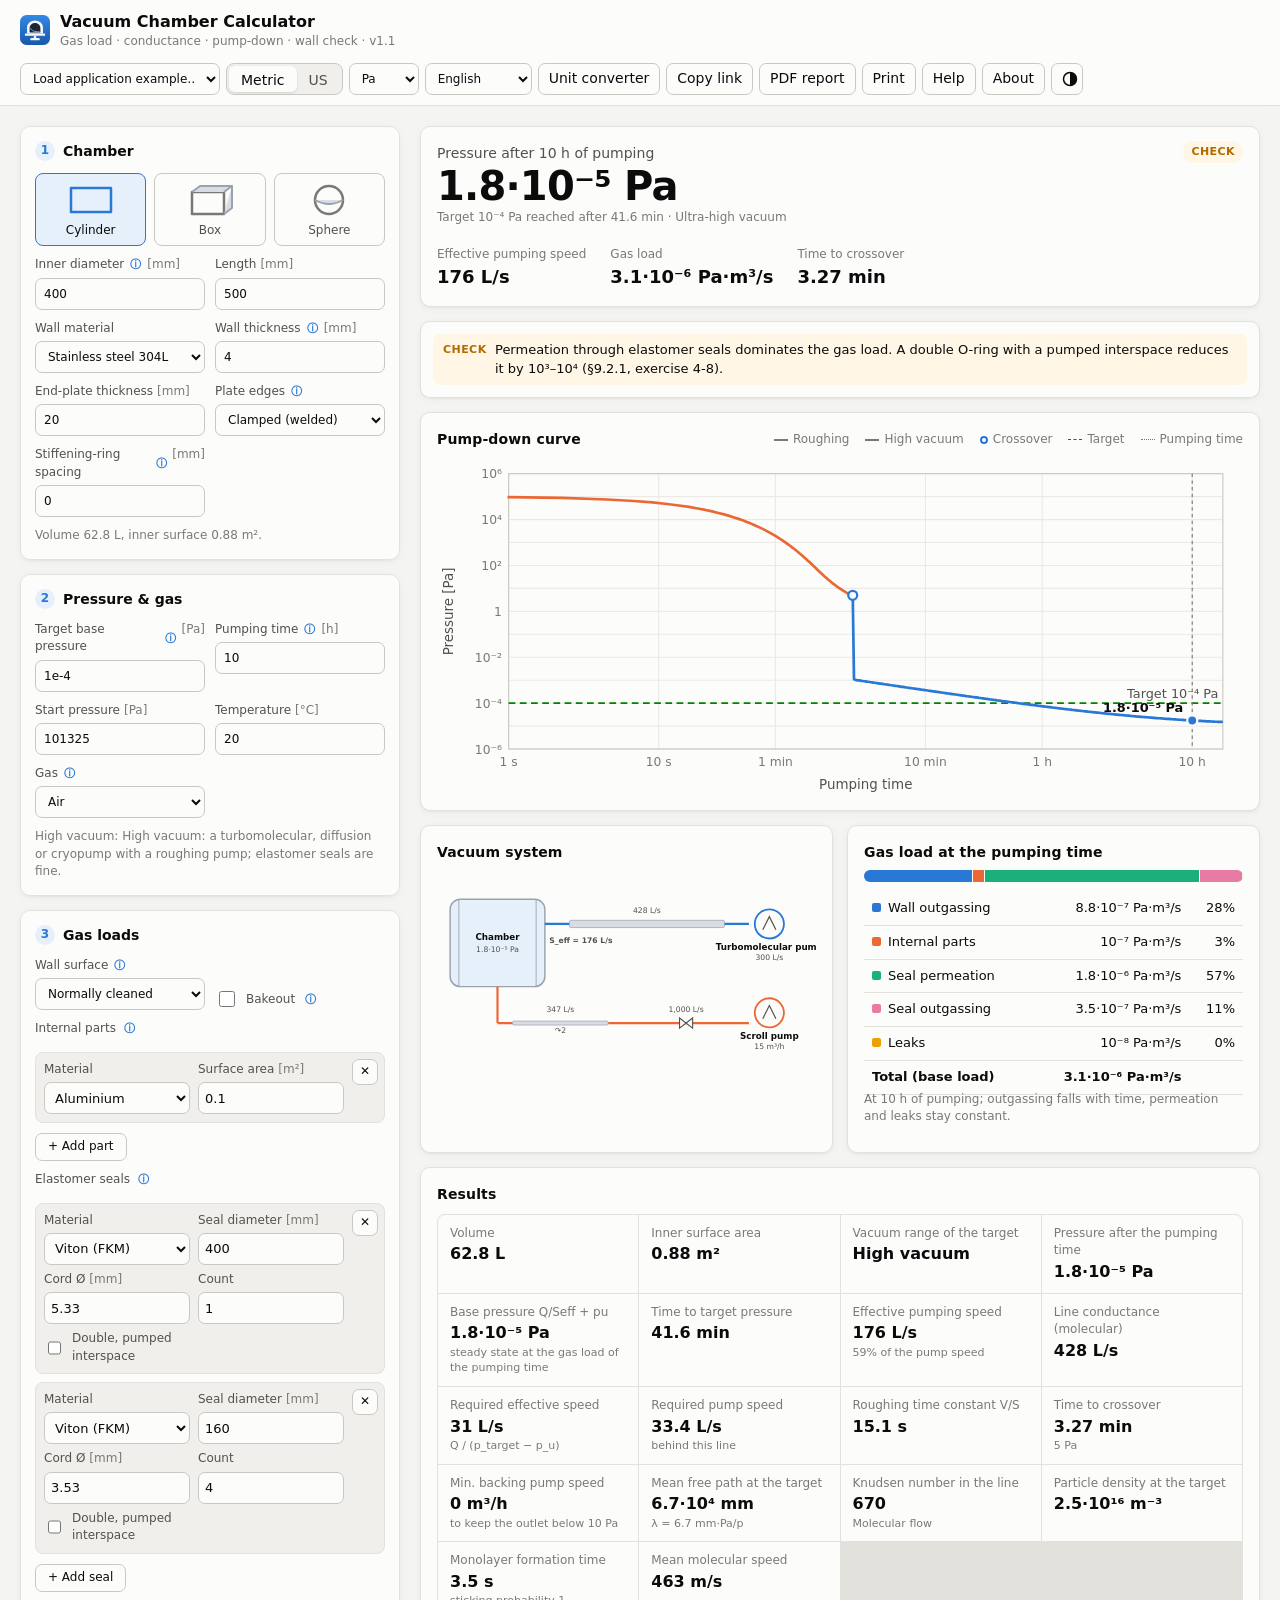
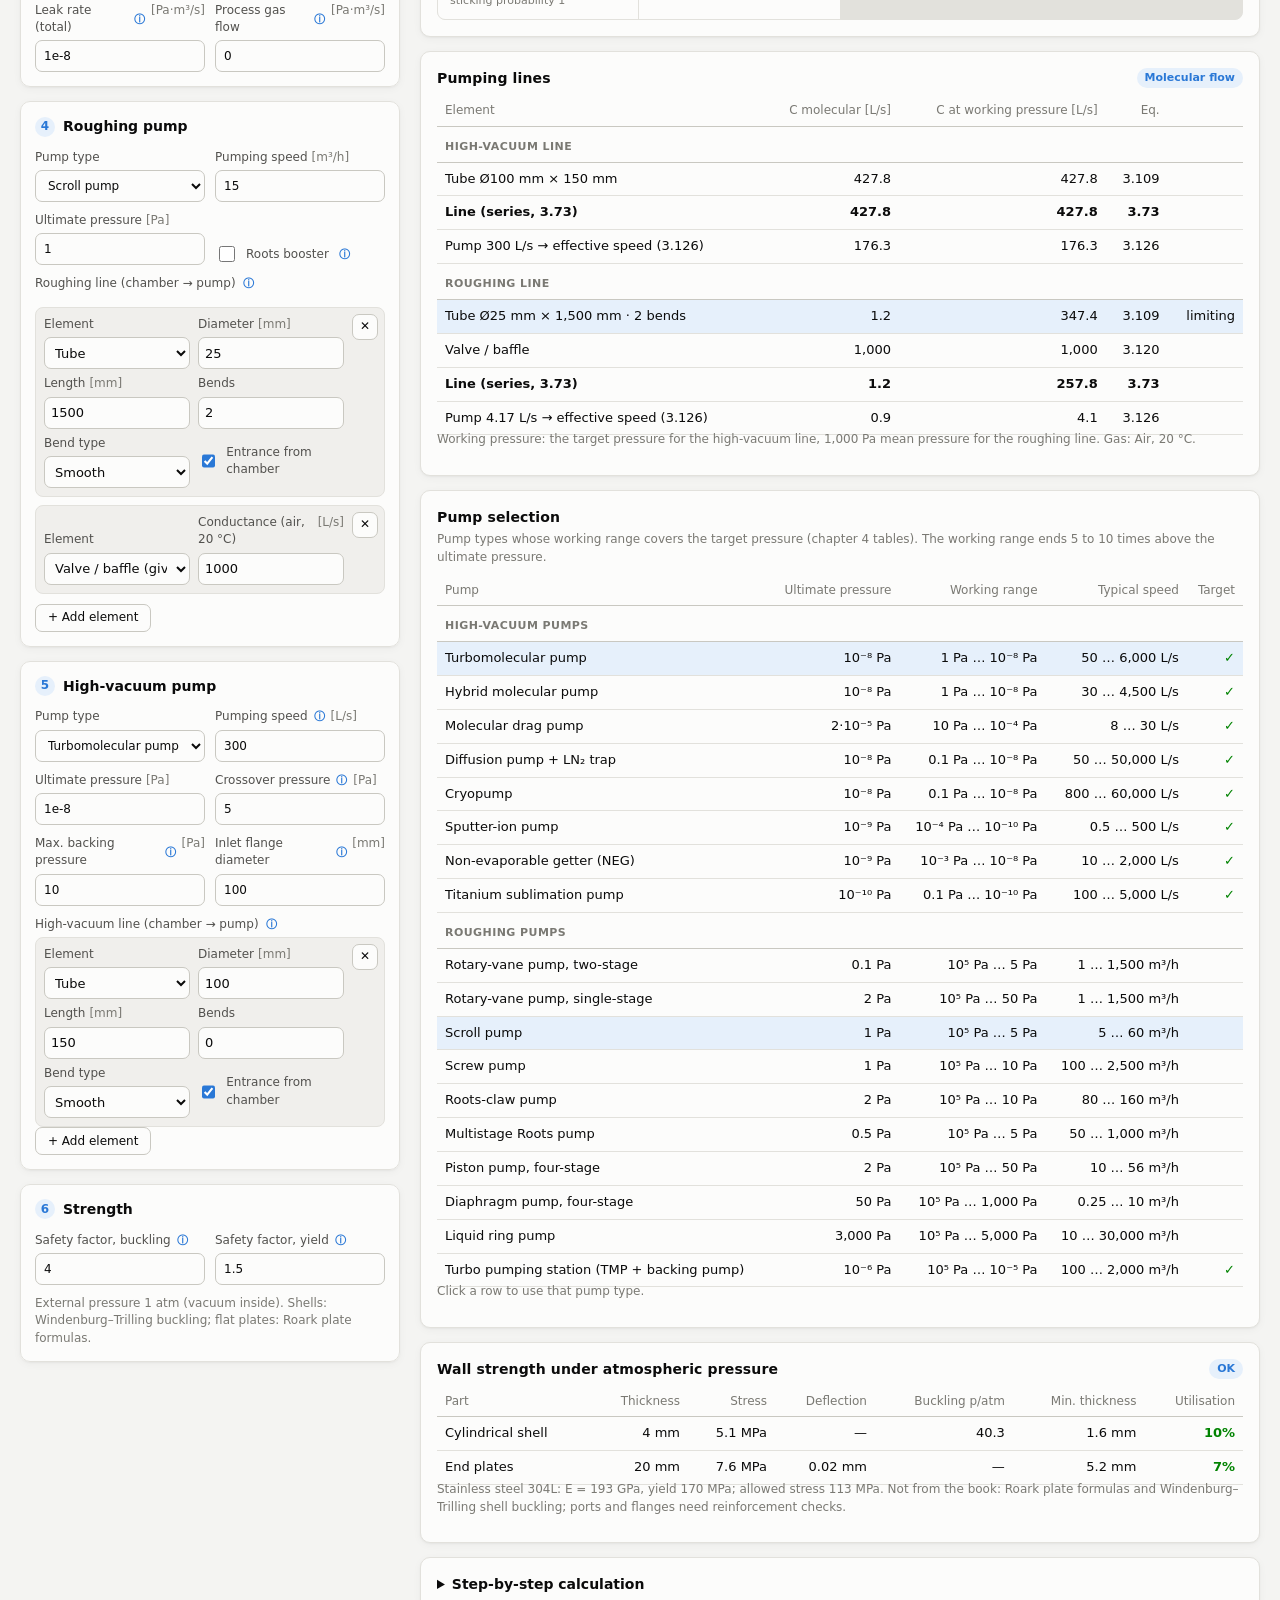
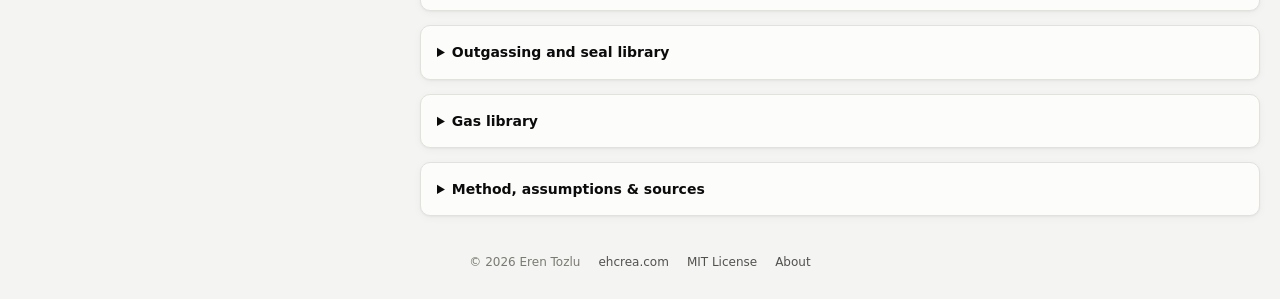
==== index.html @ ae3e1a43 "Cross-check against independent sources and add disclaimers Tests now compare the calculator with st" ====
<!doctype html>
<html lang="en">
<head>
  <meta charset="utf-8">
  <meta name="viewport" content="width=device-width, initial-scale=1">
  <title>Vacuum Chamber Calculator</title>
  <meta name="description" content="Design a vacuum chamber and its pumping system: gas loads from outgassing, permeation and leaks, conductance of the pumping lines, effective pumping speed, pump-down time, pump selection and wall thickness, based on the formulas of Vacuum Science and Technology.">
  <link rel="icon" href="icons/favicon.svg" type="image/svg+xml">
  <link rel="icon" href="icons/favicon-32.png" sizes="32x32" type="image/png">
  <link rel="icon" href="icons/favicon-16.png" sizes="16x16" type="image/png">
  <link rel="apple-touch-icon" href="icons/apple-touch-icon.png" sizes="180x180">
  <link rel="manifest" href="manifest.webmanifest">
  <meta name="apple-mobile-web-app-capable" content="yes">
  <meta name="mobile-web-app-capable" content="yes">
  <meta name="apple-mobile-web-app-title" content="Vacuum">
  <meta name="apple-mobile-web-app-status-bar-style" content="default">
  <meta name="theme-color" content="#f4f4f2" media="(prefers-color-scheme: light)">
  <meta name="theme-color" content="#111110" media="(prefers-color-scheme: dark)">
  <link rel="stylesheet" href="css/style.css?v=3">
  <script>
    // Apply the saved theme before first paint to avoid a flash.
    try { const t = localStorage.getItem('vacuum.theme'); if (t === 'light' || t === 'dark') document.documentElement.setAttribute('data-theme', t); } catch (e) { /* storage unavailable */ }
  </script>
</head>
<body>
  <header class="topbar">
    <div class="brand">
      <img class="logo" src="icons/favicon.svg" alt="" width="30" height="30">
      <div>
        <h1>Vacuum Chamber Calculator</h1>
        <p class="subtitle">Gas load · conductance · pump-down · wall check · v1.1</p>
      </div>
    </div>
    <div class="toolbar">
      <label class="preset">
        <span class="sr-only">Application example</span>
        <select id="preset" aria-label="Application example">
          <option value="">Load application example…</option>
        </select>
      </label>
      <div class="seg" role="radiogroup" aria-label="Unit system" id="units">
        <button type="button" role="radio" data-units="SI" aria-checked="true">Metric</button>
        <button type="button" role="radio" data-units="IMP" aria-checked="false">US</button>
      </div>
      <label class="lang">
        <span class="sr-only">Pressure unit</span>
        <select id="punit" aria-label="Pressure unit">
          <option value="Pa">Pa</option>
          <option value="mbar">mbar</option>
          <option value="Torr">Torr</option>
        </select>
      </label>
      <label class="lang">
        <span class="sr-only">Language</span>
        <select id="lang" aria-label="Language"></select>
      </label>
      <button type="button" class="btn" id="converter-open" title="Open the unit converter">Unit converter</button>
      <button type="button" class="btn" id="share" title="Copy a link containing this design">Copy link</button>
      <button type="button" class="btn" id="pdf" title="Download a PDF design report">PDF report</button>
      <button type="button" class="btn" id="print" title="Print this page">Print</button>
      <button type="button" class="btn" id="help-open" title="How to use this calculator">Help</button>
      <button type="button" class="btn" id="about-open" title="About this calculator">About</button>
      <button type="button" class="btn btn-icon" id="theme" title="Toggle light/dark theme" aria-label="Toggle theme">
        <svg width="16" height="16" viewBox="0 0 16 16" aria-hidden="true"><circle cx="8" cy="8" r="6.5" fill="none" stroke="currentColor" stroke-width="1.5"></circle><path d="M8 1.5a6.5 6.5 0 0 1 0 13z" fill="currentColor"></path></svg>
      </button>
    </div>
  </header>

  <main class="layout">
    <!-- ================= INPUTS ================= -->
    <form class="inputs" id="form" autocomplete="off" novalidate>
      <fieldset>
        <legend><span class="step">1</span>Chamber</legend>
        <div class="layout-picker" role="radiogroup" aria-label="Chamber shape" id="shape-picker">
          <button type="button" role="radio" data-shape="cyl" aria-checked="true">
            <svg viewBox="0 0 60 36" aria-hidden="true"><path d="M10 6H50V30H10Z"/><path class="metal" d="M10 6V30M50 6V30"/></svg>
            <span>Cylinder</span>
          </button>
          <button type="button" role="radio" data-shape="box" aria-checked="false">
            <svg viewBox="0 0 60 36" aria-hidden="true"><path d="M12 10H44V32H12Z"/><path class="metal" d="M12 10L20 4H52L44 10M52 4V26L44 32"/></svg>
            <span>Box</span>
          </button>
          <button type="button" role="radio" data-shape="sphere" aria-checked="false">
            <svg viewBox="0 0 60 36" aria-hidden="true"><circle cx="30" cy="18" r="14" fill="none" stroke="currentColor"/><path class="metal" d="M16 18Q30 26 44 18"/></svg>
            <span>Sphere</span>
          </button>
        </div>
        <div class="grid2">
          <label data-show="cyl sphere"><span class="lt">Inner diameter <span class="tip" tabindex="0" title="Inside diameter of the shell.">ⓘ</span></span> <span class="u" data-unit="length"></span><input type="number" step="any" min="0" data-key="D" data-q="length"></label>
          <label data-show="cyl box">Length <span class="u" data-unit="length"></span><input type="number" step="any" min="0" data-key="L" data-q="length"></label>
          <label data-show="box">Width <span class="u" data-unit="length"></span><input type="number" step="any" min="0" data-key="W" data-q="length"></label>
          <label data-show="box">Height <span class="u" data-unit="length"></span><input type="number" step="any" min="0" data-key="H" data-q="length"></label>
        </div>
        <div class="grid2">
          <label>Wall material
            <select data-key="wallMat" id="wallMat"></select>
          </label>
          <label><span class="lt">Wall thickness <span class="tip" tabindex="0" title="Thickness of the shell (cylinder, sphere) or of the side walls and bottom (box).">ⓘ</span></span> <span class="u" data-unit="length"></span><input type="number" step="any" min="0" data-key="tw" data-q="length"></label>
          <label data-show="cyl box"><span class="lt" id="te-label">End-plate thickness</span> <span class="u" data-unit="length"></span><input type="number" step="any" min="0" data-key="te" data-q="length"></label>
          <label data-show="cyl box"><span class="lt">Plate edges <span class="tip" tabindex="0" title="Welded or thick flanged edges act as clamped; bolted covers on an O-ring are closer to simply supported.">ⓘ</span></span>
            <select data-key="edge">
              <option value="fixed">Clamped (welded)</option>
              <option value="simple">Simply supported (bolted)</option>
            </select>
          </label>
          <label data-show="cyl"><span class="lt">Stiffening-ring spacing <span class="tip" tabindex="0" title="Distance between circumferential stiffening rings. 0 = no rings, the unsupported length is the cylinder length.">ⓘ</span></span> <span class="u" data-unit="length"></span><input type="number" step="any" min="0" data-key="stiff" data-q="length"></label>
        </div>
        <p class="hint" id="geo-hint"></p>
      </fieldset>

      <fieldset>
        <legend><span class="step">2</span>Pressure &amp; gas</legend>
        <div class="grid2">
          <label><span class="lt">Target base pressure <span class="tip" tabindex="0" title="Pressure the chamber must reach (without process gas). Its vacuum range decides the pump type and the seals.">ⓘ</span></span> <span class="u" data-unit="pressure"></span><input type="number" step="any" min="0" data-key="target" data-q="pressure"></label>
          <label><span class="lt">Pumping time <span class="tip" tabindex="0" title="Time after the start of pumping at which the pressure and the outgassing load are evaluated. Outgassing falls roughly as 1/t, so a longer pumping time gives a lower pressure.">ⓘ</span></span> <span class="u" data-unit="time"></span><input type="number" step="any" min="0" data-key="tEval" data-q="time"></label>
          <label>Start pressure <span class="u" data-unit="pressure"></span><input type="number" step="any" min="0" data-key="p0" data-q="pressure"></label>
          <label>Temperature <span class="u" data-unit="temp"></span><input type="number" step="any" data-key="T" data-q="temp"></label>
          <label><span class="lt">Gas <span class="tip" tabindex="0" title="Gas used for the conductances, mean free path and flow regime. Outgassing of unbaked systems is mostly water vapour, air leaks are air.">ⓘ</span></span>
            <select data-key="gas" id="gas"></select>
          </label>
        </div>
        <p class="hint" id="range-hint"></p>
      </fieldset>

      <fieldset>
        <legend><span class="step">3</span>Gas loads</legend>
        <div class="grid2">
          <label><span class="lt">Wall surface <span class="tip" tabindex="0" title="Outgassing of metal walls after 1 h of pumping (figure 10.1): ultraclean 10⁻⁶, normally cleaned 10⁻⁵, rusty 10⁻⁴ Pa·m³/(s·m²), falling as 1/t.">ⓘ</span></span>
            <select data-key="surface">
              <option value="clean">Ultraclean</option>
              <option value="normal">Normally cleaned</option>
              <option value="rusty">Rusty / dirty</option>
              <option value="none">Ignore outgassing</option>
            </select>
          </label>
          <label class="check"><input type="checkbox" data-key="baked"> Bakeout <span class="tip" tabindex="0" title="After the bakeout the outgassing drops to the baked values of appendix D (10⁻⁹–10⁻¹¹ Pa·m³/(s·m²) for stainless steel).">ⓘ</span></label>
          <label data-show="baked">Bakeout temperature <span class="u" data-unit="temp"></span><input type="number" step="any" data-key="bakeT" data-q="temp"></label>
          <label data-show="baked"><span class="lt">Bakeout ends after <span class="tip" tabindex="0" title="Time from the start of pumping until the bakeout has finished and the chamber is back at room temperature. Before that the unbaked outgassing applies.">ⓘ</span></span> <span class="u" data-unit="time"></span><input type="number" step="any" min="0" data-key="bakeH" data-q="hours"></label>
        </div>
        <div class="mini-label">Internal parts <span class="tip" tabindex="0" title="Fixtures, cables, insulation, samples inside the chamber: their surface outgasses as well. Choose Custom to enter your own rate.">ⓘ</span></div>
        <div class="rows" id="comps"></div>
        <button type="button" class="btn btn-small" id="add-comp">+ Add part</button>
        <div class="mini-label">Elastomer seals <span class="tip" tabindex="0" title="O-rings: gas permeates through the rubber from the atmosphere (permeation ∝ length), and the exposed rubber outgasses. A double O-ring with a pumped interspace lowers the pressure difference.">ⓘ</span></div>
        <div class="rows" id="seals"></div>
        <button type="button" class="btn btn-small" id="add-seal">+ Add seal</button>
        <div class="grid2">
          <label><span class="lt">Leak rate (total) <span class="tip" tabindex="0" title="Allowed total leak rate of the welds, feedthroughs and seals. A good helium leak test reaches 10⁻¹⁰ Pa·m³/s per joint.">ⓘ</span></span> <span class="u" data-unit="throughput"></span><input type="number" step="any" min="0" data-key="leak" data-q="throughput"></label>
          <label><span class="lt">Process gas flow <span class="tip" tabindex="0" title="Gas let in during operation (sputter gas, leak valve). It sets the working pressure and the backing-pump size, not the base pressure.">ⓘ</span></span> <span class="u" data-unit="throughput"></span><input type="number" step="any" min="0" data-key="process" data-q="throughput"></label>
        </div>
      </fieldset>

      <fieldset>
        <legend><span class="step">4</span>Roughing pump</legend>
        <div class="grid2">
          <label>Pump type
            <select data-key="roughType" id="roughType"></select>
          </label>
          <label>Pumping speed <span class="u" data-unit="roughS"></span><input type="number" step="any" min="0" data-key="roughS" data-q="roughS"></label>
          <label>Ultimate pressure <span class="u" data-unit="pressure"></span><input type="number" step="any" min="0" data-key="roughPu" data-q="pressure"></label>
          <label class="check"><input type="checkbox" data-key="boosterOn"> Roots booster <span class="tip" tabindex="0" title="A Roots pump in series raises the speed between about 10³ and 10⁻¹ Pa (§4.6).">ⓘ</span></label>
          <label data-show="booster">Roots speed <span class="u" data-unit="roughS"></span><input type="number" step="any" min="0" data-key="boosterS" data-q="roughS"></label>
          <label data-show="booster">Roots switch-on below <span class="u" data-unit="pressure"></span><input type="number" step="any" min="0" data-key="boosterP" data-q="pressure"></label>
        </div>
        <div class="mini-label">Roughing line (chamber → pump) <span class="tip" tabindex="0" title="Tubes, valves and orifices in series between the chamber and the roughing pump.">ⓘ</span></div>
        <div class="rows" id="roughLine"></div>
        <button type="button" class="btn btn-small" data-add-line="roughLine">+ Add element</button>
      </fieldset>

      <fieldset>
        <legend><span class="step">5</span>High-vacuum pump</legend>
        <div class="grid2">
          <label>Pump type
            <select data-key="hvType" id="hvType"></select>
          </label>
          <label data-show="hv"><span class="lt">Pumping speed <span class="tip" tabindex="0" title="Inlet pumping speed for the selected gas, from the data sheet.">ⓘ</span></span> <span class="u" data-unit="speed"></span><input type="number" step="any" min="0" data-key="hvS" data-q="speed"></label>
          <label data-show="hv">Ultimate pressure <span class="u" data-unit="pressure"></span><input type="number" step="any" min="0" data-key="hvPu" data-q="pressure"></label>
          <label data-show="hv"><span class="lt">Crossover pressure <span class="tip" tabindex="0" title="Pressure at which the roughing valve closes and the high-vacuum valve opens.">ⓘ</span></span> <span class="u" data-unit="pressure"></span><input type="number" step="any" min="0" data-key="hvCross" data-q="pressure"></label>
          <label data-show="backed"><span class="lt">Max. backing pressure <span class="tip" tabindex="0" title="Highest fore-vacuum pressure at the pump outlet: about 10 Pa for turbo pumps, the critical backing pressure (≈20 Pa) for diffusion pumps.">ⓘ</span></span> <span class="u" data-unit="pressure"></span><input type="number" step="any" min="0" data-key="hvBacking" data-q="pressure"></label>
          <label data-show="hv"><span class="lt">Inlet flange diameter <span class="tip" tabindex="0" title="The molecular conductance of the inlet opening limits the speed that any pump on this flange can have (exercise 4-5).">ⓘ</span></span> <span class="u" data-unit="length"></span><input type="number" step="any" min="0" data-key="hvFlange" data-q="length"></label>
        </div>
        <div data-show="hv">
          <div class="mini-label">High-vacuum line (chamber → pump) <span class="tip" tabindex="0" title="Ports, valves, baffles and traps in series between the chamber and the high-vacuum pump.">ⓘ</span></div>
          <div class="rows" id="hvLine"></div>
          <button type="button" class="btn btn-small" data-add-line="hvLine">+ Add element</button>
        </div>
      </fieldset>

      <fieldset>
        <legend><span class="step">6</span>Strength</legend>
        <div class="grid2">
          <label><span class="lt">Safety factor, buckling <span class="tip" tabindex="0" title="Ratio of the elastic buckling pressure to the atmospheric load. Thin shells are imperfection-sensitive: 3 to 5 is usual.">ⓘ</span></span><input type="number" step="any" min="1" data-key="sfB" data-q="num"></label>
          <label><span class="lt">Safety factor, yield <span class="tip" tabindex="0" title="Allowed stress = yield strength / safety factor.">ⓘ</span></span><input type="number" step="any" min="1" data-key="sfY" data-q="num"></label>
        </div>
        <p class="hint">External pressure 1 atm (vacuum inside). Shells: Windenburg–Trilling buckling; flat plates: Roark plate formulas.</p>
      </fieldset>
    </form>

    <!-- ================= RESULTS ================= -->
    <section class="results" aria-live="polite">
      <div class="card hero" id="hero">
        <div class="hero-main">
          <div class="hero-label" id="hero-label">Pressure after the pumping time</div>
          <div class="hero-value" id="hero-value">—</div>
          <div class="hero-sub" id="hero-sub"></div>
        </div>
        <dl class="hero-side" id="hero-side"></dl>
        <div class="status-chip" id="status-chip"></div>
      </div>

      <div class="card issues" id="issues" hidden></div>

      <div class="card">
        <div class="card-head"><h2 id="chart-title">Pump-down curve</h2><span class="legend-key" id="chart-legend"></span></div>
        <div class="drawing chart" id="chart"></div>
      </div>

      <div class="grid-cards">
        <div class="card">
          <div class="card-head"><h2>Vacuum system</h2></div>
          <div class="drawing" id="schematic"></div>
        </div>
        <div class="card">
          <div class="card-head"><h2>Gas load at the pumping time</h2></div>
          <div id="loads"></div>
        </div>
      </div>

      <div class="card">
        <h2>Results</h2>
        <div class="metrics" id="metrics"></div>
      </div>

      <div class="card">
        <div class="card-head"><h2>Pumping lines</h2><span class="badge" id="line-badge"></span></div>
        <div class="table-wrap" id="line-table"></div>
      </div>

      <div class="card">
        <div class="card-head"><h2>Pump selection</h2></div>
        <p class="card-note">Pump types whose working range covers the target pressure (chapter 4 tables). The working range ends 5 to 10 times above the ultimate pressure.</p>
        <div class="table-wrap" id="pump-table"></div>
      </div>

      <div class="card">
        <div class="card-head"><h2>Wall strength under atmospheric pressure</h2><span class="badge" id="struct-badge"></span></div>
        <div class="table-wrap" id="struct-table"></div>
      </div>

      <details class="card lib" id="steps-card">
        <summary>Step-by-step calculation</summary>
        <div class="steps" id="steps"></div>
      </details>

      <details class="card lib">
        <summary>Outgassing and seal library</summary>
        <p class="card-note">Typical values from the book (figures 10.1–10.3, tables 10.1–10.2, appendix D). Real rates depend on cleaning, history and pumping time; measure for critical systems.</p>
        <div class="table-wrap" id="outg-table"></div>
        <div class="table-wrap" id="seal-table"></div>
      </details>

      <details class="card lib">
        <summary>Gas library</summary>
        <div class="table-wrap" id="gas-table"></div>
      </details>

      <details class="card notes">
        <summary>Method, assumptions &amp; sources</summary>
        <div class="notes-body" data-i18n-html="notes"></div>
      </details>
    </section>
  </main>

  <footer class="site-footer">
    <span>© 2026 Eren Tozlu</span>
    <a href="https://ehcrea.com" target="_blank" rel="noopener">ehcrea.com</a>
    <a href="https://github.com/ehcrea/vacuum-chamber-calculator/blob/main/LICENSE" target="_blank" rel="noopener">MIT License</a>
    <a href="#about" id="about-link">About</a>
  </footer>

  <dialog class="about" id="about" aria-labelledby="about-title">
    <form method="dialog"><button class="btn btn-icon about-close" title="Close" aria-label="Close">✕</button></form>
    <div data-i18n-html="about"></div>
  </dialog>

  <dialog class="about help" id="help" aria-labelledby="help-title">
    <form method="dialog"><button class="btn btn-icon about-close" title="Close" aria-label="Close">✕</button></form>
    <div data-i18n-html="help"></div>
  </dialog>

  <dialog class="about converter" id="converter" aria-labelledby="conv-title">
    <form method="dialog"><button class="btn btn-icon about-close" title="Close" aria-label="Close">✕</button></form>
    <h2 id="conv-title">Unit converter</h2>
    <div class="seg seg-wide conv-tabs" role="radiogroup" aria-label="Quantity" id="conv-family">
      <button type="button" role="radio" data-family="pressure" aria-checked="true">Pressure</button>
      <button type="button" role="radio" data-family="throughput" aria-checked="false">Throughput</button>
      <button type="button" role="radio" data-family="speed" aria-checked="false">Pumping speed</button>
      <button type="button" role="radio" data-family="outg" aria-checked="false">Outgassing</button>
      <button type="button" role="radio" data-family="length" aria-checked="false">Length</button>
      <button type="button" role="radio" data-family="temp" aria-checked="false">Temperature</button>
      <button type="button" role="radio" data-family="volume" aria-checked="false">Volume</button>
    </div>
    <p class="hint">Type in any field; the others update.</p>
    <div class="conv-grid" id="conv-fields"></div>
    <p class="hint" id="conv-note"></p>
  </dialog>

  <div class="toast" id="toast" role="status" hidden></div>

  <script src="js/units.js?v=3"></script>
  <script src="js/i18n.js?v=3"></script>
  <script src="js/data.js?v=3"></script>
  <script src="js/physics.js?v=3"></script>
  <script src="js/presets.js?v=3"></script>
  <script src="js/steps.js?v=3"></script>
  <script src="js/drawing.js?v=3"></script>
  <script src="js/charts.js?v=3"></script>
  <script src="js/report.js?v=3"></script>
  <script src="js/app.js?v=3"></script>
</body>
</html>
---- css/style.css ----
:root {
  color-scheme: light;
  --bg: #f4f4f2;
  --surface: #fcfcfb;
  --surface-2: #f0efec;
  --border: #e2e1dc;
  --border-strong: #c9c8c1;
  --text: #0b0b0b;
  --text-2: #52514e;
  --text-3: #7a7973;
  --accent: #2a78d6;
  --accent-ink: #ffffff;
  --accent-soft: #e6f0fb;
  --metal: #d9dde3;
  --metal-edge: #9aa3ad;
  --rubber: #2b2b2a;
  --grid: #ebeae6;
  --s1: #2a78d6; --s2: #eb6834; --s3: #1baf7a; --s4: #eda100; --s5: #e87ba4;
  --cold: #2a78d6; --hot: #e34948;
  --ok: #008300; --warn: #b26b00; --err: #c62828; --info: #2a78d6;
  --warn-bg: #fff6e5; --err-bg: #fdecec; --info-bg: #eef4fc;
  --radius: 10px;
  --shadow: 0 1px 2px rgba(0,0,0,.04), 0 2px 8px rgba(0,0,0,.04);
  --mono: ui-monospace, SFMono-Regular, Menlo, Consolas, monospace;
}
@media (prefers-color-scheme: dark) {
  :root:not([data-theme="light"]) {
    color-scheme: dark;
    --bg: #111110; --surface: #1a1a19; --surface-2: #232321; --border: #2e2e2c; --border-strong: #45453f;
    --text: #f0efec; --text-2: #c3c2b7; --text-3: #8f8e86;
    --accent: #3987e5; --accent-soft: #1d2b3d;
    --metal: #3a3f46; --metal-edge: #6b7480; --rubber: #d7d6d0; --grid: #2a2a28;
    --s1: #3987e5; --s2: #d95926; --s3: #199e70; --s4: #c98500; --s5: #d55181;
    --cold: #3987e5; --hot: #e66767;
    --ok: #3fae3f; --warn: #e0a030; --err: #f07070; --info: #6aa8f0;
    --warn-bg: #2d2412; --err-bg: #331a1a; --info-bg: #17222f;
    --shadow: none;
  }
}
:root[data-theme="dark"] {
  color-scheme: dark;
  --bg: #111110; --surface: #1a1a19; --surface-2: #232321; --border: #2e2e2c; --border-strong: #45453f;
  --text: #f0efec; --text-2: #c3c2b7; --text-3: #8f8e86;
  --accent: #3987e5; --accent-soft: #1d2b3d;
  --metal: #3a3f46; --metal-edge: #6b7480; --rubber: #d7d6d0; --grid: #2a2a28;
  --s1: #3987e5; --s2: #d95926; --s3: #199e70; --s4: #c98500; --s5: #d55181;
  --cold: #3987e5; --hot: #e66767;
  --ok: #3fae3f; --warn: #e0a030; --err: #f07070; --info: #6aa8f0;
  --warn-bg: #2d2412; --err-bg: #331a1a; --info-bg: #17222f;
  --shadow: none;
}

* { box-sizing: border-box; }
html, body { margin: 0; }
body {
  background: var(--bg); color: var(--text);
  font: 14px/1.45 system-ui, -apple-system, "Segoe UI", Roboto, Helvetica, Arial, sans-serif;
  -webkit-font-smoothing: antialiased;
}
h1, h2 { margin: 0; font-weight: 600; }
h2 { font-size: 14px; letter-spacing: .01em; }
.sr-only { position: absolute; width: 1px; height: 1px; overflow: hidden; clip: rect(0 0 0 0); }

/* ---------- Top bar ---------- */
.topbar {
  position: sticky; top: 0; z-index: 10;
  display: flex; flex-wrap: wrap; gap: 12px; align-items: center; justify-content: space-between;
  padding: 10px 20px; background: color-mix(in srgb, var(--surface) 92%, transparent);
  backdrop-filter: blur(8px); border-bottom: 1px solid var(--border);
}
.brand { display: flex; align-items: center; gap: 10px; }
.logo { width: 30px; height: 30px; flex: none; }
.logo rect { fill: var(--accent); }
.logo path { stroke: var(--accent-ink); stroke-width: 2; fill: none; stroke-linecap: round; }
h1 { font-size: 16px; }
.subtitle { margin: 0; color: var(--text-3); font-size: 12px; }
.toolbar { display: flex; flex-wrap: wrap; gap: 8px; align-items: center; }

select, input[type="number"] {
  font: inherit; color: var(--text); background: var(--surface);
  border: 1px solid var(--border-strong); border-radius: 7px;
  padding: 6px 8px; width: 100%; min-width: 0; height: 32px;
}
input[type="number"] { font-variant-numeric: tabular-nums; }
select:focus-visible, input:focus-visible, button:focus-visible { outline: 2px solid var(--accent); outline-offset: 1px; }
input:invalid, input.bad { border-color: var(--err); }
.lang select { width: auto; }

.btn {
  font: inherit; font-weight: 500; height: 32px; padding: 0 12px; border-radius: 7px; cursor: pointer;
  border: 1px solid var(--border-strong); background: var(--surface); color: var(--text);
}
.btn:hover { background: var(--surface-2); }
.btn-primary { background: var(--accent); border-color: var(--accent); color: var(--accent-ink); }
.btn-primary:hover { background: var(--accent); filter: brightness(1.08); }
.btn:disabled { opacity: .6; cursor: progress; }
.btn-icon { width: 32px; padding: 0; display: inline-grid; place-items: center; }

.seg { display: inline-flex; border: 1px solid var(--border-strong); border-radius: 8px; padding: 2px; background: var(--surface-2); }
.seg button {
  font: inherit; font-weight: 500; border: 0; background: transparent; color: var(--text-2);
  padding: 4px 12px; border-radius: 6px; cursor: pointer; height: 26px;
}
.seg button[aria-checked="true"] { background: var(--surface); color: var(--text); box-shadow: 0 1px 2px rgba(0,0,0,.12); }
.seg-wide { display: flex; margin-bottom: 10px; }
.seg-wide button { flex: 1; white-space: nowrap; padding: 4px 6px; min-width: 0; overflow: hidden; text-overflow: ellipsis; }

/* ---------- Layout ---------- */
.layout {
  display: grid; grid-template-columns: minmax(300px, 380px) minmax(0, 1fr); gap: 20px;
  padding: 20px; max-width: 1440px; margin: 0 auto;
}
.inputs { display: flex; flex-direction: column; gap: 14px; }
fieldset {
  margin: 0; padding: 14px; border: 1px solid var(--border); border-radius: var(--radius);
  background: var(--surface); box-shadow: var(--shadow); display: flex; flex-direction: column; gap: 10px;
}
legend { font-weight: 600; padding: 0 6px; margin-left: -6px; display: flex; align-items: center; gap: 8px; float: left; width: 100%; margin-bottom: 2px; }
legend + * { clear: both; }
.step {
  display: inline-grid; place-items: center; width: 20px; height: 20px; border-radius: 50%;
  background: var(--accent-soft); color: var(--accent); font-size: 12px; font-weight: 700;
}
label { display: grid; grid-template-columns: auto 1fr; align-content: start; column-gap: 4px; row-gap: 4px; font-size: 12px; color: var(--text-2); font-weight: 500; }
label > input, label > select { grid-column: 1 / -1; }
label .u { color: var(--text-3); font-weight: 400; }
label.check { display: flex; flex-direction: row; align-items: center; gap: 8px; align-self: end; height: 32px; }
label.check input { width: 16px; height: 16px; accent-color: var(--accent); }
.grid2 { display: grid; grid-template-columns: 1fr 1fr; gap: 10px; }
.grid3 { display: grid; grid-template-columns: 1fr 1fr 1fr; gap: 10px; }
.hint { margin: 0; font-size: 12px; color: var(--text-3); }
.hint:empty { display: none; }
[hidden] { display: none !important; }

.layout-picker { display: grid; grid-template-columns: repeat(3, 1fr); gap: 8px; }
.layout-picker button {
  font: inherit; font-size: 12px; font-weight: 500; color: var(--text-2);
  display: flex; flex-direction: column; align-items: center; gap: 4px; padding: 8px 4px 6px;
  border: 1px solid var(--border-strong); border-radius: 8px; background: var(--surface); cursor: pointer;
}
.layout-picker svg { width: 60px; height: 36px; }
.layout-picker path { fill: none; stroke: var(--text-3); stroke-width: 2.5; stroke-linejoin: round; }
.layout-picker path.metal { stroke-width: 2; }
.layout-picker .ring { fill: var(--text-3); stroke: none; }
.layout-picker circle { stroke: var(--text-3); stroke-width: 2.5; }
.layout-picker button[aria-checked="true"] circle { stroke: var(--accent); }
.layout-picker .ring-path { display: none; }
.layout-picker button[aria-checked="true"] { border-color: var(--accent); background: var(--accent-soft); color: var(--text); }
.layout-picker button[aria-checked="true"] path { stroke: var(--accent); }
.layout-picker button[aria-checked="true"] .ring { fill: var(--accent); }

/* ---------- Results ---------- */
.results { display: flex; flex-direction: column; gap: 14px; min-width: 0; }
.card {
  background: var(--surface); border: 1px solid var(--border); border-radius: var(--radius);
  padding: 16px; box-shadow: var(--shadow); min-width: 0;
}
.card > h2 { margin-bottom: 10px; }
.card-head { display: flex; justify-content: space-between; align-items: center; gap: 10px; flex-wrap: wrap; margin-bottom: 8px; }
.card-note { margin: -4px 0 10px; color: var(--text-3); font-size: 12px; }
.grid-cards { display: grid; grid-template-columns: repeat(auto-fit, minmax(320px, 1fr)); gap: 14px; }

.hero { display: flex; gap: 20px; align-items: center; justify-content: space-between; flex-wrap: wrap; }
.hero-label { color: var(--text-2); font-weight: 500; }
.hero-value { font-size: 40px; font-weight: 650; letter-spacing: -.02em; font-variant-numeric: tabular-nums; line-height: 1.15; }
.hero-sub { color: var(--text-3); font-size: 12px; }
.hero-side { display: grid; grid-template-columns: repeat(3, auto); gap: 4px 24px; margin: 0; }
.hero-side div { display: flex; flex-direction: column; }
.hero-side dt { color: var(--text-3); font-size: 12px; }
.hero-side dd { margin: 0; font-size: 18px; font-weight: 600; font-variant-numeric: tabular-nums; }
.hero.invalid .hero-value { color: var(--text-3); }

/* Source results table */
.table-wrap { overflow-x: auto; }
table.data { width: 100%; border-collapse: collapse; font-size: 13px; font-variant-numeric: tabular-nums; }
table.data th { text-align: right; font-weight: 500; color: var(--text-3); font-size: 12px; padding: 6px 8px; border-bottom: 1px solid var(--border-strong); white-space: nowrap; }
table.data td { text-align: right; padding: 7px 8px; border-bottom: 1px solid var(--border); white-space: nowrap; }
table.data th:first-child, table.data td:first-child { text-align: left; }
table.data td.strong { font-weight: 600; }
.status { font-weight: 600; }
.status.ok { color: var(--ok); }
.status.over { color: var(--err); }

.issues { display: flex; flex-direction: column; gap: 6px; padding: 12px; }
.issue { display: flex; gap: 8px; align-items: flex-start; padding: 7px 10px; border-radius: 7px; font-size: 13px; }
.issue .tag { flex: none; font-size: 11px; font-weight: 700; text-transform: uppercase; letter-spacing: .04em; padding-top: 1px; min-width: 44px; }
.issue.error { background: var(--err-bg); } .issue.error .tag { color: var(--err); }
.issue.warn { background: var(--warn-bg); } .issue.warn .tag { color: var(--warn); }
.issue.info { background: var(--info-bg); } .issue.info .tag { color: var(--info); }

.section-wrap { margin-top: 10px; border-top: 1px solid var(--border); padding-top: 8px; }
.section-title { font-size: 12px; color: var(--text-3); margin-bottom: 4px; }
.section svg { max-height: 150px; }
.temp-legend { display: flex; align-items: center; gap: 8px; font-size: 12px; color: var(--text-2); font-variant-numeric: tabular-nums; }
.map-wrap { position: relative; }
.map-wrap svg { display: block; width: 100%; height: auto; max-height: 460px; }
.temp-legend .ramp { width: 120px; height: 8px; border-radius: 4px; background: linear-gradient(90deg, var(--cold), var(--hot)); }

.metrics { display: grid; grid-template-columns: repeat(auto-fill, minmax(170px, 1fr)); gap: 1px; background: var(--border); border: 1px solid var(--border); border-radius: 8px; overflow: hidden; }
.metric { background: var(--surface); padding: 10px 12px; }
.metric .k { font-size: 12px; color: var(--text-3); }
.metric .v { font-size: 16px; font-weight: 600; font-variant-numeric: tabular-nums; }
.metric .s { font-size: 11px; color: var(--text-3); }

.notes summary { cursor: pointer; font-weight: 600; }
.notes-body { color: var(--text-2); font-size: 13px; }
.notes-body ul { padding-left: 18px; }
.notes-body li { margin-bottom: 6px; }

.toast {
  position: fixed; bottom: 20px; left: 50%; transform: translateX(-50%);
  background: var(--text); color: var(--bg); padding: 8px 14px; border-radius: 8px; font-size: 13px; z-index: 20;
}

@media (max-width: 1000px) {
  .layout { grid-template-columns: 1fr; padding: 16px; }
  .inputs { order: 0; }
}
@media (max-width: 640px) {
  .grid4 { grid-template-columns: 1fr 1fr; }
  .topbar { padding: 10px 16px; position: static; }
  .grid-cards { grid-template-columns: 1fr; }
  .hero-value { font-size: 32px; }
  .hero-side { grid-template-columns: repeat(2, auto); }
  .grid3 { grid-template-columns: 1fr 1fr; }
  .toolbar { width: 100%; }
}

@media print {
  .topbar .toolbar, .toast, .site-footer, .about, .lib-tools, #suggest, #apply-rec, .tip { display: none; }
  .topbar { position: static; }
  body { background: #fff; }
  .layout { grid-template-columns: 300px 1fr; padding: 0; gap: 12px; }
  .card, fieldset { box-shadow: none; break-inside: avoid; }
  .notes { display: block; }
  .notes[open] summary ~ *, .notes summary ~ * { display: block; }
}
/* Footer and About dialog */
.site-footer { display: flex; flex-wrap: wrap; justify-content: center; gap: 6px 18px; padding: 18px 16px 28px; color: var(--text-3); font-size: 12px; }
.site-footer a { color: var(--text-2); text-decoration: none; }
.site-footer a:hover { color: var(--accent); text-decoration: underline; }
.about { width: min(520px, calc(100vw - 32px)); padding: 22px 24px 18px; border: 1px solid var(--border); border-radius: var(--radius); background: var(--surface); color: var(--text); box-shadow: 0 20px 60px rgba(0, 0, 0, 0.25); }
.about::backdrop { background: rgba(0, 0, 0, 0.4); }
.about-close { position: absolute; top: 12px; right: 12px; }
.about-head { display: flex; align-items: center; gap: 12px; margin-bottom: 12px; padding-right: 36px; }
.about-head img { width: 44px; height: 44px; border-radius: 10px; }
.about h2 { margin: 0; font-size: 18px; }
.about-head p { margin: 2px 0 0; color: var(--text-3); font-size: 12px; }
.about p { line-height: 1.55; margin: 0 0 10px; }
.about a { color: var(--accent); }
.about-support { margin: 14px 0 0; padding: 12px 14px; border: 1px solid var(--border); border-radius: var(--radius); background: var(--accent-soft); }
.about-support p { margin: 0 0 10px; }
.about a.btn-support { display: inline-flex; align-items: center; gap: 6px; padding: 7px 14px; border-radius: 999px; background: #ff424d; color: #fff; font-weight: 600; font-size: 13px; text-decoration: none; }
.about a.btn-support:hover { background: #e63a44; }
.about .about-meta { margin: 14px 0 0; padding-top: 10px; border-top: 1px solid var(--border); color: var(--text-3); font-size: 12px; }

/* ---------- O-ring designer additions ---------- */
.mini-label { font-size: 12px; color: var(--text-2); font-weight: 500; margin-bottom: 4px; }
.grid2 > div > .seg-wide { margin-bottom: 0; }
fieldset > .btn { align-self: flex-start; }
input[type="number"]:disabled { color: var(--text-2); background: var(--surface-2); }
details.sub { border-top: 1px solid var(--border); padding-top: 8px; display: flex; flex-direction: column; gap: 10px; }
details.sub summary { cursor: pointer; font-size: 12px; font-weight: 600; color: var(--text-2); }
details.sub[open] { gap: 10px; }
details.sub > * + * { margin-top: 10px; }
label.check { height: auto; font-weight: 500; }

.hero { position: relative; }
.status-chip { position: absolute; top: 14px; right: 16px; font-size: 11px; font-weight: 700; text-transform: uppercase; letter-spacing: .04em; padding: 3px 8px; border-radius: 99px; }
.status-chip.ok { color: var(--ok); background: color-mix(in srgb, var(--ok) 12%, transparent); }
.status-chip.warn { color: var(--warn); background: var(--warn-bg); }
.status-chip.error { color: var(--err); background: var(--err-bg); }
.hero-main { padding-right: 70px; }
.hero-value.ok { color: var(--text); }
.hero-value.warn { color: var(--warn); }
.hero-value.error { color: var(--err); }

.drawing { display: flex; justify-content: center; }
.drawing svg { display: block; width: 100%; height: auto; max-height: 340px; }
.legend-key { font-size: 12px; color: var(--text-3); display: inline-flex; align-items: center; gap: 6px; }
.legend-key .k-free { width: 14px; height: 0; border-top: 1.5px dashed var(--text-3); }
svg .metal { fill: var(--metal); stroke: var(--metal-edge); stroke-width: 1; }
svg .hatch line { stroke: var(--metal-edge); stroke-width: .8; }
svg .oring { fill: var(--rubber); }
svg .oring-free { fill: none; stroke: var(--text-3); stroke-width: 1.2; stroke-dasharray: 4 3; }
svg .oring-line { fill: none; stroke: var(--rubber); }
svg .wall { fill: none; stroke: var(--metal-edge); stroke-width: 1.5; }
svg .groove-fill { fill: var(--accent-soft); stroke: none; }
svg .dim { stroke: var(--text-3); stroke-width: 1; fill: none; }
svg .dim-text { fill: var(--text-2); font-size: 12px; font-variant-numeric: tabular-nums; }
svg .dim-text.strong { fill: var(--text); font-weight: 600; }
svg .axis { stroke: var(--text-3); stroke-width: 1; stroke-dasharray: 10 3 2 3; }
svg .press { stroke: var(--hot); stroke-width: 2; fill: none; }
svg .press-head { fill: var(--hot); }
svg .press-text { fill: var(--hot); font-size: 11px; font-weight: 700; }
svg .gap-hl { fill: var(--hot); opacity: .35; }

.badge { font-size: 11px; font-weight: 600; color: var(--accent); background: var(--accent-soft); border-radius: 99px; padding: 2px 8px; }
table.data td.hl, table.data tr.hl td { background: var(--accent-soft); }
table.data tr.click { cursor: pointer; }
table.data tr.click:hover td { background: var(--surface-2); }
table.data td.left, table.data th.left { text-align: left; }
table.data td.wrap { white-space: normal; text-align: left; min-width: 180px; color: var(--text-2); font-size: 12px; }
.lib summary { cursor: pointer; font-weight: 600; }
.lib[open] summary { margin-bottom: 10px; }
.lib-tools { display: flex; gap: 8px; margin-bottom: 8px; flex-wrap: wrap; }
.lib-tools select { width: auto; }
.lib-tools input[type="search"] { font: inherit; color: var(--text); background: var(--surface); border: 1px solid var(--border-strong); border-radius: 7px; padding: 6px 8px; height: 32px; flex: 1; min-width: 160px; }
.lib-scroll { max-height: 420px; overflow-y: auto; }
.lib-scroll thead th { position: sticky; top: 0; background: var(--surface); }

.metric.warn .v { color: var(--warn); }
.metric.error .v { color: var(--err); }

.converter { width: min(560px, calc(100vw - 32px)); }
.converter h2 { margin-bottom: 12px; padding-right: 40px; }
.conv-tabs { flex-wrap: wrap; }
.conv-tabs button { flex: 1 0 auto; }
.conv-grid { display: grid; grid-template-columns: repeat(auto-fill, minmax(150px, 1fr)); gap: 10px; margin-top: 10px; }
.conv-grid label { grid-template-columns: 1fr; }

@media (max-width: 640px) {
  .status-chip { position: static; }
  .hero-main { padding-right: 0; }
  .layout-picker button span { font-size: 11px; }
}
@media print {
  .lib:not([open]) { display: none; }
}

/* Five seal types, tooltips, help */
.layout-picker.five { grid-template-columns: repeat(5, 1fr); gap: 6px; }
.layout-picker.five button { padding: 6px 2px 5px; font-size: 11px; }
.layout-picker.five svg { width: 46px; height: 28px; }
.lt { display: inline-flex; align-items: center; gap: 4px; }
.tip { display: inline-grid; place-items: center; width: 15px; height: 15px; border-radius: 50%; font-size: 11px; line-height: 1; color: var(--accent); cursor: help; font-weight: 600; }
.tip:hover, .tip:focus-visible { background: var(--accent-soft); outline: none; }
.help { width: min(680px, calc(100vw - 32px)); max-height: calc(100vh - 48px); overflow-y: auto; }
.help h3 { font-size: 14px; margin: 16px 0 6px; }
.help ol, .help ul { padding-left: 20px; margin: 0 0 10px; line-height: 1.55; }
.help li { margin-bottom: 4px; }
.help dl { display: grid; grid-template-columns: max-content 1fr; gap: 4px 14px; margin: 0 0 10px; }
.help dt { font-weight: 600; }
.help dd { margin: 0; color: var(--text-2); }
.help svg { display: block; width: 100%; max-width: 420px; height: auto; margin: 6px auto 4px; }
.help svg .metal { fill: var(--metal); stroke: var(--metal-edge); }
.help svg .oring { fill: var(--rubber); }
.help svg .dim { stroke: var(--text-3); fill: none; }
.help svg text { fill: var(--text-2); font-size: 12px; font-weight: 600; }
.toast { max-width: min(520px, calc(100vw - 32px)); text-align: center; }
@media (max-width: 640px) {
  .help dl { grid-template-columns: 1fr; }
  .help dd { margin-bottom: 6px; }
}
.preset select { width: auto; max-width: 200px; }
.toolbar { gap: 6px; }
.toolbar .btn { padding: 0 10px; }
@media (max-width: 640px) { .preset, .preset select { width: 100%; max-width: 100%; } }

/* ---------- Vacuum chamber calculator ---------- */
.rows { display: flex; flex-direction: column; gap: 8px; }
.row { display: grid; grid-template-columns: repeat(auto-fill, minmax(118px, 1fr)); gap: 6px 8px; align-items: end; padding: 8px 40px 8px 8px; border: 1px solid var(--border); border-radius: 8px; background: var(--surface-2); position: relative; font-size: 12px; }
.row label { font-size: 12px; }
.row input[type="number"], .row select { padding: 4px 6px; font-size: 13px; }
.row label.check { align-self: center; }
.row-del { position: absolute; top: 6px; right: 6px; width: 26px; height: 26px; font-size: 12px; }
.btn-small { height: 28px; font-size: 12px; align-self: flex-start; }
.mini-label .tip { margin-left: 2px; }
.stack { display: flex; height: 12px; border-radius: 6px; overflow: hidden; background: var(--surface-2); margin: 2px 0 10px; }
.stack i { display: block; height: 100%; }
.stack i + i { border-left: 1px solid var(--surface); }
.s1 { background: var(--s1); } .s2 { background: var(--s2); } .s3 { background: var(--s3); } .s4 { background: var(--s4); } .s5 { background: var(--s5); }
.dot { display: inline-block; width: 9px; height: 9px; border-radius: 2px; margin-right: 7px; vertical-align: 0; }
table.data tr.total td { font-weight: 600; border-top: 1px solid var(--border-strong); }
table.data tr.section td { font-size: 11px; font-weight: 700; color: var(--text-3); text-transform: uppercase; letter-spacing: .04em; padding-top: 12px; border-bottom: 1px solid var(--border-strong); }
.badge.bad { color: var(--err); background: var(--err-bg); }
.chart svg { max-height: 360px; }
svg .grid { stroke: var(--grid); stroke-width: 1; }
svg .frame { fill: none; stroke: var(--border-strong); stroke-width: 1; }
svg .tick { fill: var(--text-3); font-size: 11px; font-variant-numeric: tabular-nums; }
svg .axis-title { fill: var(--text-2); font-size: 12px; }
svg .curve { fill: none; stroke-width: 2.4; stroke-linejoin: round; stroke-linecap: round; }
svg .curve.rough { stroke: var(--s2); }
svg .curve.hv { stroke: var(--s1); }
svg .target { stroke: var(--ok); stroke-width: 1.4; stroke-dasharray: 6 4; }
svg .eval { stroke: var(--text-3); stroke-width: 1; stroke-dasharray: 3 3; }
svg .dot-cross { fill: var(--surface); stroke: var(--s1); stroke-width: 2; }
svg .dot-eval { fill: var(--accent); stroke: var(--surface); stroke-width: 2; }
svg .mark-text { fill: var(--text-2); font-size: 11.5px; }
svg .mark-text.strong, svg .small.strong { fill: var(--text); font-weight: 600; }
.legend-key .lk { display: inline-flex; align-items: center; gap: 5px; margin-left: 10px; }
.legend-key .lk i { display: inline-block; width: 14px; height: 0; border-top: 2.4px solid; }
.legend-key .k-rough { border-color: var(--s2); }
.legend-key .k-hv { border-color: var(--s1); }
.legend-key .k-target { border-top: 1.5px dashed var(--ok) !important; }
.legend-key .k-eval { border-top: 1.5px dotted var(--text-3) !important; }
.legend-key .k-cross { width: 8px !important; height: 8px !important; border: 2px solid var(--s1) !important; border-radius: 50%; }
svg.schem .ch { fill: var(--accent-soft); stroke: var(--metal-edge); stroke-width: 2; }
svg.schem .ch-edge { fill: none; stroke: var(--metal-edge); stroke-width: 1.2; }
svg.schem .pipe { stroke: var(--metal-edge); stroke-width: 3; }
svg.schem .pipe.hv { stroke: var(--s1); }
svg.schem .pipe.rough { stroke: var(--s2); }
svg.schem .elem { fill: var(--metal); stroke: var(--metal-edge); stroke-width: 1; }
svg.schem .valve { fill: var(--surface); stroke: var(--text-2); stroke-width: 1.5; }
svg.schem .orifice { stroke: var(--text); stroke-width: 3; }
svg.schem .pump { fill: var(--surface); stroke-width: 2.5; }
svg.schem .pump.hv { stroke: var(--s1); }
svg.schem .pump.rough { stroke: var(--s2); }
svg.schem .pump-mark { fill: none; stroke: var(--text-2); stroke-width: 1.6; }
svg.schem .lbl { fill: var(--text); font-size: 12px; font-weight: 600; }
svg.schem .small { fill: var(--text-2); font-size: 10.5px; font-variant-numeric: tabular-nums; }
.steps h3 { font-size: 13px; margin: 14px 0 4px; }
.steps h3:first-child { margin-top: 0; }
table.steps-table td { white-space: normal; vertical-align: top; font-size: 12.5px; }
table.steps-table td.formula { font-family: var(--mono); font-size: 12px; color: var(--text-2); }
table.steps-table td.eq { color: var(--text-3); font-size: 11.5px; white-space: nowrap; }
table.steps-table td:first-child { width: 26%; }
@media print {
  .topbar .toolbar, .inputs .btn, .row-del { display: none !important; }
}
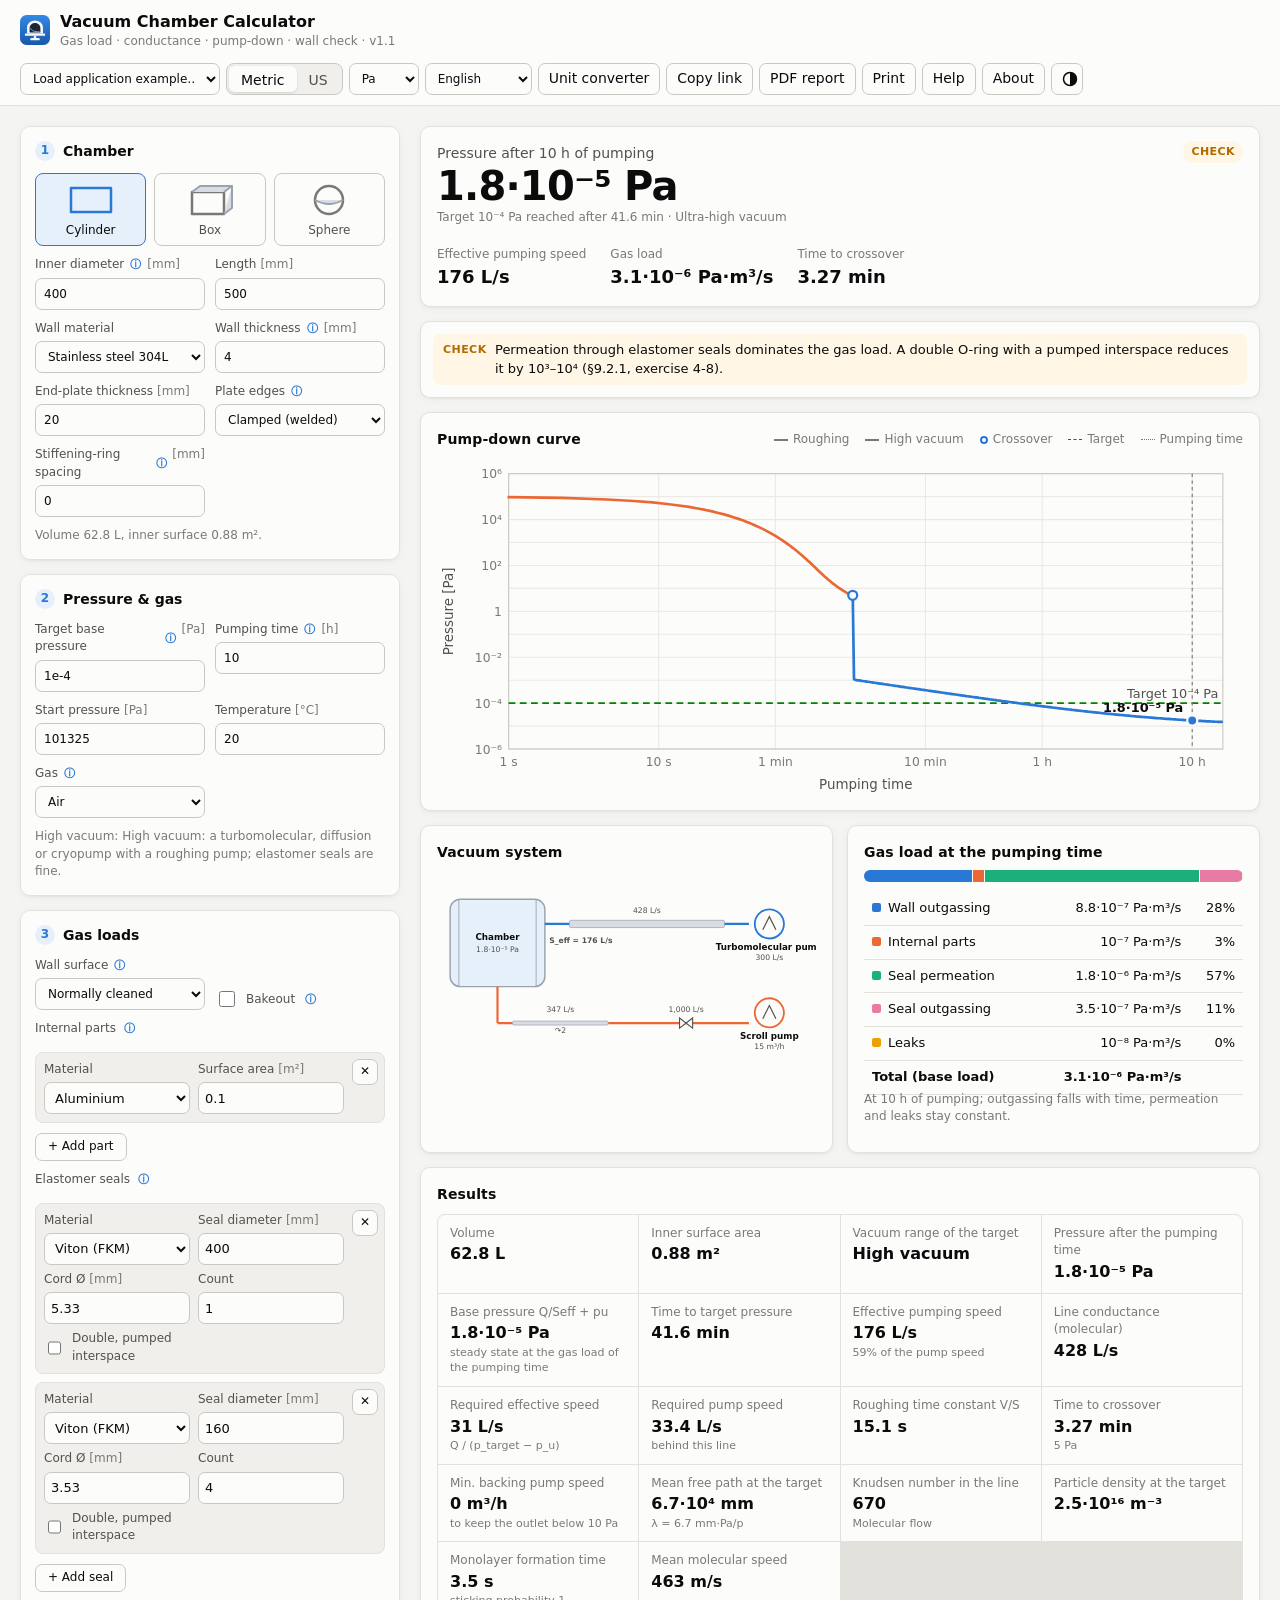
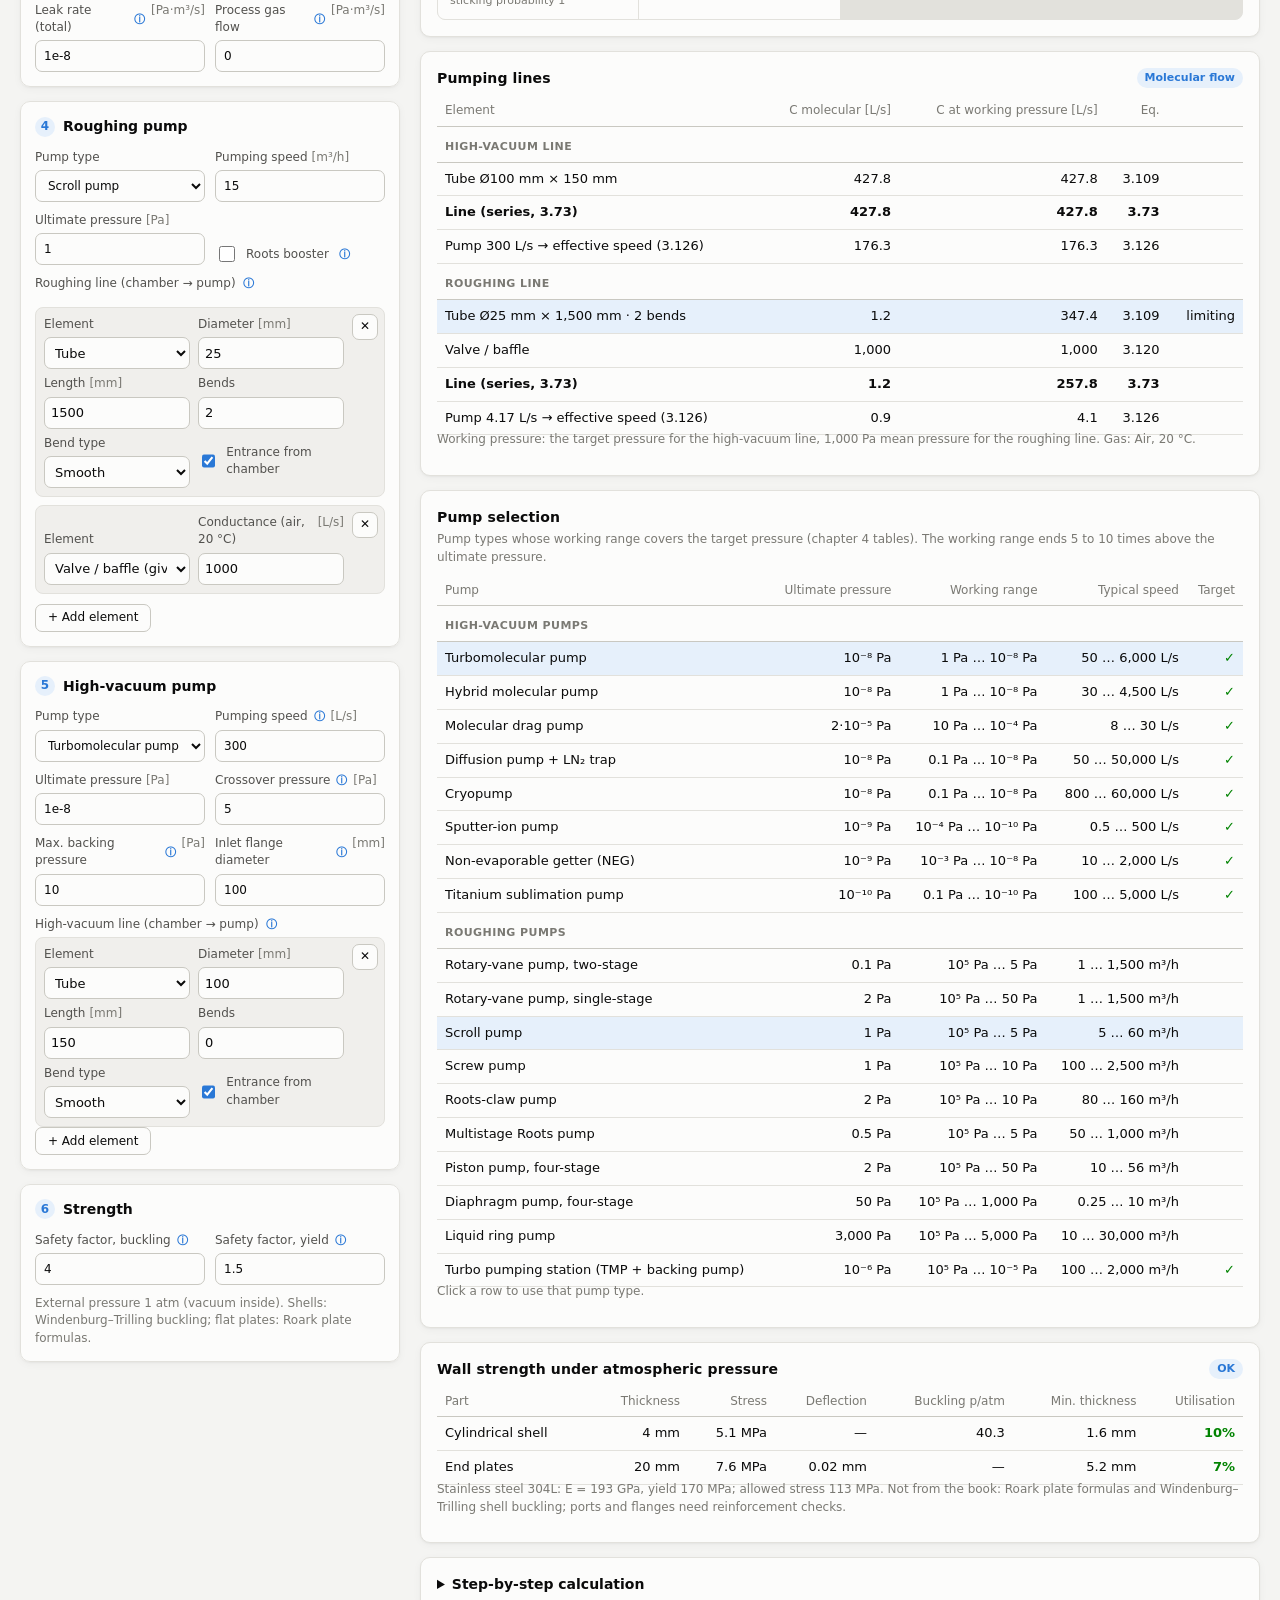
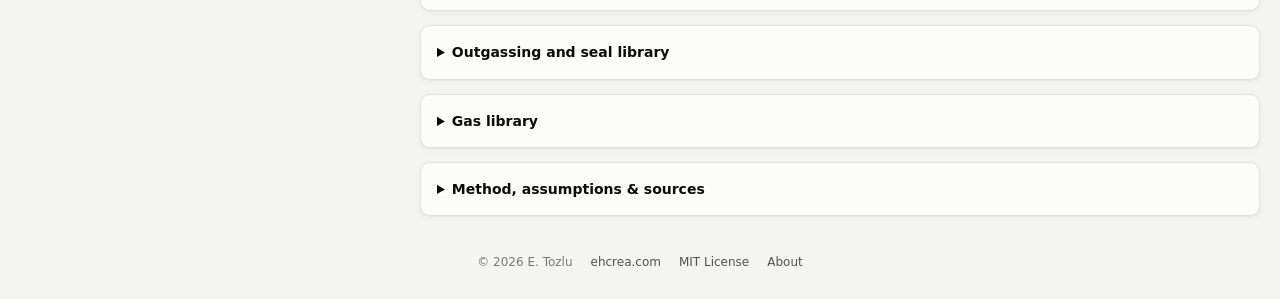
==== commit 3167e7f9: "Show the author as "E. Tozlu" everywhere About section, footer, structured-data author, LICENSE and " ====
--- a/index.html
+++ b/index.html
@@ -1,10 +1,38 @@
 <!doctype html>
-<html lang="en">
+<html lang="en" data-page="en">
 <head>
   <meta charset="utf-8">
   <meta name="viewport" content="width=device-width, initial-scale=1">
-  <title>Vacuum Chamber Calculator</title>
-  <meta name="description" content="Design a vacuum chamber and its pumping system: gas loads from outgassing, permeation and leaks, conductance of the pumping lines, effective pumping speed, pump-down time, pump selection and wall thickness, based on the formulas of Vacuum Science and Technology.">
+  <!-- seo: generated by tools/build-pages.js -->
+  <title>Vacuum Chamber Calculator: pump-down time, gas load and conductance</title>
+  <meta name="description" content="Free online vacuum chamber calculator: gas load from outgassing, permeation and leaks, conductance of pumping lines, effective pumping speed, pump-down time, pump selection and wall thickness. Metric or US units, PDF report.">
+  <link rel="canonical" href="https://ehcrea.github.io/vacuum-chamber-calculator/">
+  <link rel="alternate" hreflang="en" href="https://ehcrea.github.io/vacuum-chamber-calculator/">
+  <link rel="alternate" hreflang="de" href="https://ehcrea.github.io/vacuum-chamber-calculator/de/">
+  <link rel="alternate" hreflang="nl" href="https://ehcrea.github.io/vacuum-chamber-calculator/nl/">
+  <link rel="alternate" hreflang="tr" href="https://ehcrea.github.io/vacuum-chamber-calculator/tr/">
+  <link rel="alternate" hreflang="es" href="https://ehcrea.github.io/vacuum-chamber-calculator/es/">
+  <link rel="alternate" hreflang="x-default" href="https://ehcrea.github.io/vacuum-chamber-calculator/">
+  <meta property="og:type" content="website">
+  <meta property="og:site_name" content="ehcrea">
+  <meta property="og:title" content="Vacuum Chamber Calculator: pump-down time, gas load and conductance">
+  <meta property="og:description" content="Free online vacuum chamber calculator: gas load from outgassing, permeation and leaks, conductance of pumping lines, effective pumping speed, pump-down time, pump selection and wall thickness. Metric or US units, PDF report.">
+  <meta property="og:url" content="https://ehcrea.github.io/vacuum-chamber-calculator/">
+  <meta property="og:image" content="https://ehcrea.github.io/vacuum-chamber-calculator/icons/og-image.png">
+  <meta property="og:image:width" content="1200">
+  <meta property="og:image:height" content="630">
+  <meta property="og:image:alt" content="Vacuum Chamber Calculator: pump-down time, gas load and conductance">
+  <meta property="og:locale" content="en_US">
+  <meta property="og:locale:alternate" content="de_DE">
+  <meta property="og:locale:alternate" content="nl_NL">
+  <meta property="og:locale:alternate" content="tr_TR">
+  <meta property="og:locale:alternate" content="es_ES">
+  <meta name="twitter:card" content="summary_large_image">
+  <meta name="twitter:title" content="Vacuum Chamber Calculator: pump-down time, gas load and conductance">
+  <meta name="twitter:description" content="Free online vacuum chamber calculator: gas load from outgassing, permeation and leaks, conductance of pumping lines, effective pumping speed, pump-down time, pump selection and wall thickness. Metric or US units, PDF report.">
+  <meta name="twitter:image" content="https://ehcrea.github.io/vacuum-chamber-calculator/icons/og-image.png">
+  <script type="application/ld+json">{"@context":"https://schema.org","@type":"WebApplication","name":"Vacuum Chamber Calculator","alternateName":"Vacuum Chamber Calculator: pump-down time, gas load and conductance","url":"https://ehcrea.github.io/vacuum-chamber-calculator/","description":"Free online vacuum chamber calculator: gas load from outgassing, permeation and leaks, conductance of pumping lines, effective pumping speed, pump-down time, pump selection and wall thickness. Metric or US units, PDF report.","applicationCategory":"EngineeringApplication","operatingSystem":"Any (web browser)","browserRequirements":"Requires JavaScript","inLanguage":["en","de","nl","tr","es"],"isAccessibleForFree":true,"offers":{"@type":"Offer","price":"0","priceCurrency":"EUR"},"license":"https://opensource.org/licenses/MIT","image":"https://ehcrea.github.io/vacuum-chamber-calculator/icons/og-image.png","author":{"@type":"Person","name":"E. Tozlu","url":"https://erentozlu.com"},"publisher":{"@type":"Organization","name":"ehcrea","url":"https://ehcrea.com"},"codeRepository":"https://github.com/ehcrea/vacuum-chamber-calculator"}</script>
+  <!-- /seo -->
   <link rel="icon" href="icons/favicon.svg" type="image/svg+xml">
   <link rel="icon" href="icons/favicon-32.png" sizes="32x32" type="image/png">
   <link rel="icon" href="icons/favicon-16.png" sizes="16x16" type="image/png">
@@ -16,7 +44,7 @@
   <meta name="apple-mobile-web-app-status-bar-style" content="default">
   <meta name="theme-color" content="#f4f4f2" media="(prefers-color-scheme: light)">
   <meta name="theme-color" content="#111110" media="(prefers-color-scheme: dark)">
-  <link rel="stylesheet" href="css/style.css?v=3">
+  <link rel="stylesheet" href="css/style.css?v=6">
   <script>
     // Apply the saved theme before first paint to avoid a flash.
     try { const t = localStorage.getItem('vacuum.theme'); if (t === 'light' || t === 'dark') document.documentElement.setAttribute('data-theme', t); } catch (e) { /* storage unavailable */ }
@@ -255,6 +283,7 @@
         <summary>Outgassing and seal library</summary>
         <p class="card-note">Typical values from the book (figures 10.1–10.3, tables 10.1–10.2, appendix D). Real rates depend on cleaning, history and pumping time; measure for critical systems.</p>
         <div class="table-wrap" id="outg-table"></div>
+        <p class="card-note" data-i18n-html="nasa"><!--i18n:nasa-->Screening other materials? <a href="https://etd.gsfc.nasa.gov/capabilities/outgassing-database/" target="_blank" rel="noopener">NASA's outgassing database</a> lists TML and CVCM (ASTM E595: 24 h at 125 °C in vacuum) for thousands of polymers, adhesives and cables. A common acceptance limit is TML ≤ 1 % and CVCM ≤ 0.1 %. These are mass-loss percentages, not outgassing rates, so use them to choose materials and take the rates for the calculator from the table above or from measurements.<!--/i18n:nasa--></p>
         <div class="table-wrap" id="seal-table"></div>
       </details>
 
@@ -265,13 +294,22 @@
 
       <details class="card notes">
         <summary>Method, assumptions &amp; sources</summary>
-        <div class="notes-body" data-i18n-html="notes"></div>
+        <div class="notes-body" data-i18n-html="notes"><!--i18n:notes--><ul>
+<li><b>Source.</b> Formulas and data from <i>Vacuum Science and Technology</i> (Suurmeijer, Mulder, Verhoeven): kinetic gas theory (ch. 1), gas flow and conductance (ch. 3), pumps and pumping systems (ch. 4), seals (ch. 9), materials, outgassing and permeation (ch. 10, appendix D). The calculator reproduces the worked example of §3.17 and exercises 3-1, 3-2, 3-3, 4-5, 4-6, 4-8 and 4-17 (see the tests in the repository).</li>
+<li><b>Conductance.</b> Molecular flow: orifice (3.97), short tubes with the Clausing factor 4d/(4d + 3l) (3.109–3.110), long tubes (3.107), rectangular ducts (3.112–3.114), annular gaps (3.105, 3.116) and bends as extra length α·d (3.118). Viscous flow: Poiseuille (3.89, 3.91, 3.93). Transition: the empirical f(d·p) of (3.123) written in d/λ so it applies to every gas; orifices are interpolated between molecular and choked flow (assumption). Conductances scale with √(T/M) (3.120).</li>
+<li><b>Gas loads.</b> Metals: q = q₁ₕ·(1 h/t) with 10⁻⁶, 10⁻⁵ or 10⁻⁴ Pa·m³/(s·m²) at 1 h (figure 10.1, table 10.1); polymers and ceramics per figure 10.2 (≈1/t^0.6–0.85); after bakeout the values of appendix D. Permeation through O-rings Q = P(T)·Δp·F·πD with the Arrhenius fit of figure 10.3 and a seal geometry factor F = 2, which reproduces the Viton example of §4.11.1 and exercise 4-8. A double O-ring with pumped interspace sees only the interspace pressure (§9.2.1).</li>
+<li><b>Pump-down.</b> V·dp/dt = Q(t) − S_eff·(p − p_u), integrated with exponential steps (7.4, 7.7); pump speed falls as S₀·(1 − p_u/p) (7.8), the throughput is limited by choked flow through the narrowest section of the line, an optional Roots pump takes over below its switch-on pressure, and the high-vacuum pump at the crossover pressure. The 1/t outgassing law is extrapolated beyond its tens of hours of validity with a warning.</li>
+<li><b>Pumps.</b> Ultimate pressures, working ranges and typical speeds from the tables of chapter 4; the working range ends 5 to 10 times above the ultimate pressure. Backing pump: S_b ≥ Q_max/p_b,max (exercises 4-3, 4-6).</li>
+<li><b>Wall strength (not in the book).</b> Cylinders: Windenburg–Trilling elastic buckling with the long-cylinder limit 2E/(1−ν²)·(t/D)³; spheres: 0.25·E·(t/Rₒ)², a lower bound that, with the default safety factor 4, equals the elastic allowable pressure of ASME VIII-1 UG-28(d); flat plates under 1 atm: Roark's formulas for clamped or simply supported rectangular and circular plates. Ports, flanges, welds and stiffeners need a separate check to the applicable pressure-vessel code.</li>
+<li><b>Not included.</b> Gas mixtures and partial pressures, pump speed curves from data sheets, compression ratio of turbo pumps, desorption peaks during bakeout, diffusion-limited outgassing, virtual leaks, conductance of complex geometries (use a fixed conductance element), thermal transpiration.</li>
+<li><b>Verification against other sources.</b> Besides the book examples, the tests compare the calculator with standard handbook values for air at 20 °C (orifice 11.6 L/s per cm², long tube 12.1·d³/l, Poiseuille 135·d⁴·p̄/l, choked orifice ≈ 20 L/s per cm²; d and l in cm, p̄ in mbar): all agree within 1 %. Cylinder buckling agrees within 5 % with the von Mises formula of EN 13445-3. Known deviation: the book's short-tube factor 4d/(4d + 3l) is up to about 11 % higher than the exact Clausing values, so short-tube conductances are slightly optimistic.</li>
+</ul><!--/i18n:notes--></div>
       </details>
     </section>
   </main>
 
   <footer class="site-footer">
-    <span>© 2026 Eren Tozlu</span>
+    <span>© 2026 E. Tozlu</span>
     <a href="https://ehcrea.com" target="_blank" rel="noopener">ehcrea.com</a>
     <a href="https://github.com/ehcrea/vacuum-chamber-calculator/blob/main/LICENSE" target="_blank" rel="noopener">MIT License</a>
     <a href="#about" id="about-link">About</a>
@@ -279,12 +317,59 @@
 
   <dialog class="about" id="about" aria-labelledby="about-title">
     <form method="dialog"><button class="btn btn-icon about-close" title="Close" aria-label="Close">✕</button></form>
-    <div data-i18n-html="about"></div>
+    <div data-i18n-html="about"><!--i18n:about--><div class="about-head"><img src="icons/favicon.svg" alt=""><div><h2 id="about-title">Vacuum Chamber Calculator</h2><p>Version 1.1 · by E. Tozlu</p></div></div>
+<p>A free, browser-based tool for designing a vacuum chamber and its pumping system. It adds up the gas load from outgassing, permeation through seals and leaks, calculates the conductance of the pumping lines and the effective pumping speed, simulates the pump-down from atmosphere and checks the walls against collapse. All calculations run in your browser.</p>
+<p>The formulas, material data and worked examples come from the textbook <i>Vacuum Science and Technology</i> by Bart Suurmeijer, Theo Mulder and Jan Verhoeven; equation numbers in the step-by-step calculation refer to it. The wall check uses Roark's plate formulas and the Windenburg–Trilling buckling formula. Not affiliated with or endorsed by the authors or publisher.</p>
+<p>Made by E. Tozlu. More engineering tools and projects at <a href="https://ehcrea.com" target="_blank" rel="noopener">ehcrea.com</a>.</p>
+<p>Open source under the <a href="https://github.com/ehcrea/vacuum-chamber-calculator/blob/main/LICENSE" target="_blank" rel="noopener">MIT License</a>; the source code is on <a href="https://github.com/ehcrea/vacuum-chamber-calculator" target="_blank" rel="noopener">GitHub</a>.</p>
+<div class="about-social"><span class="about-social-label">Follow ehcrea.studio</span><a class="social-link" href="https://www.instagram.com/ehcrea.studio" target="_blank" rel="noopener" aria-label="ehcrea.studio on Instagram (opens in a new tab)"><svg viewBox="0 0 24 24" width="18" height="18" aria-hidden="true" focusable="false"><rect x="3" y="3" width="18" height="18" rx="5" fill="none" stroke="currentColor" stroke-width="2"/><circle cx="12" cy="12" r="4" fill="none" stroke="currentColor" stroke-width="2"/><circle cx="17.5" cy="6.5" r="1.3" fill="currentColor"/></svg><span>Instagram</span></a><a class="social-link" href="https://www.facebook.com/ehcrea.studio" target="_blank" rel="noopener" aria-label="ehcrea.studio on Facebook (opens in a new tab)"><svg viewBox="0 0 24 24" width="18" height="18" aria-hidden="true" focusable="false"><path fill="currentColor" d="M13.5 21v-7.5h2.6l.4-3h-3V8.6c0-.9.3-1.5 1.5-1.5h1.6V4.4c-.3 0-1.2-.1-2.3-.1-2.3 0-3.8 1.4-3.8 3.9v2.3H7.9v3h2.6V21h3z"/></svg><span>Facebook</span></a></div><div class="about-support"><p><strong>Enjoying the vacuum calculator?</strong> It is free for everyone and I keep adding features in my spare time. If it saved you time on a chamber design or helped you learn, you can support its development on Patreon. Every contribution, big or small, helps me keep building new engineering tools. Thank you!</p><a class="btn-support" href="https://www.patreon.com/ehcrea" target="_blank" rel="noopener"><span aria-hidden="true">♥</span> Support me on Patreon</a></div>
+<p class="about-meta"><strong>Disclaimer.</strong> Results are engineering estimates for concept design, not a certified calculation. The calculations reproduce the book's worked examples and were cross-checked against standard handbook values and the elastic buckling formula of EN 13445-3 (see the notes below the results). Known limits: the book's short-tube Clausing factor gives conductances up to about 11 % higher than exact values; outgassing and permeation data vary by an order of magnitude with material batch, cleaning and history; pump data are typical values, so use the manufacturer's curves for the actual pump. Verify critical systems by measurement and have pressure-bearing parts, ports and welds checked to the applicable code (e.g. ASME VIII-1 or EN 13445). The tool is provided as is, without any warranty; use it at your own risk.</p><!--/i18n:about--></div>
   </dialog>
 
   <dialog class="about help" id="help" aria-labelledby="help-title">
     <form method="dialog"><button class="btn btn-icon about-close" title="Close" aria-label="Close">✕</button></form>
-    <div data-i18n-html="help"></div>
+    <div data-i18n-html="help"><!--i18n:help--><h2 id="help-title">How to use the Vacuum Chamber Calculator</h2>
+<p>New here? Pick an example from <b>Load application example…</b> in the toolbar, then change one value at a time and watch the pump-down curve.</p>
+<h3>Six steps</h3>
+<ol>
+<li><b>Chamber</b>: shape, inner dimensions, wall material and thicknesses.</li>
+<li><b>Pressure &amp; gas</b>: the base pressure you need, the pumping time at which it must be reached, the gas and the temperature.</li>
+<li><b>Gas loads</b>: wall cleanliness and bakeout, internal parts with their surface area, the elastomer seals (O-rings) and the allowed leak rate. A process gas flow only counts in operation.</li>
+<li><b>Roughing pump</b> and its line from the chamber, optionally with a Roots booster.</li>
+<li><b>High-vacuum pump</b> with its speed, crossover and backing pressure, and the line (ports, valves, baffles) between chamber and pump.</li>
+<li><b>Strength</b>: safety factors for the atmospheric load on the walls.</li>
+</ol>
+<h3>Key ideas</h3>
+<dl>
+<dt>Gas load Q</dt><dd>Gas entering the chamber per second [Pa·m³/s]. Below about 10⁻² Pa it is dominated by outgassing (mostly water vapour), which falls roughly as 1/t.</dd>
+<dt>Conductance C</dt><dd>How easily gas flows through a tube or orifice. In molecular flow it depends only on geometry and gas, not on pressure. Elements in series add as 1/C = Σ1/Cᵢ.</dd>
+<dt>Effective speed</dt><dd>S_eff = S·C/(S + C): the speed that actually reaches the chamber. A pump much larger than the line conductance is wasted.</dd>
+<dt>Base pressure</dt><dd>p = Q/S_eff + p_u: gas load divided by the effective speed, plus the ultimate pressure of the pump.</dd>
+<dt>Flow regime</dt><dd>Knudsen number Kn = λ/d: viscous below 0.01, molecular above 1. Roughing is mostly viscous, high vacuum molecular.</dd>
+</dl>
+<h3>Reading the results</h3>
+<ul>
+<li>The chip shows <b>OK</b>, <b>Check</b> or <b>Problem</b>; each message says what to change and cites the section of the book.</li>
+<li>The pump-down curve shows roughing (orange) and high vacuum (blue), the crossover point, the target and the pumping time.</li>
+<li><b>Pumping lines</b> lists every element; the limiting element is highlighted. <b>Pump selection</b> marks the pump types that suit the target; click a row to use one.</li>
+<li><b>Step-by-step calculation</b> writes out all formulas with their equation numbers. <b>Copy link</b> saves the design in a link; <b>PDF report</b> creates a printable report.</li>
+</ul>
+<h3>Free reading for students</h3>
+<p>All sources below are free to read online (in English) and are listed roughly from introductory to advanced.</p>
+<ul class="reading">
+<li><a href="https://www.leybold.com/en-us/knowledge/vacuum-fundamentals" target="_blank" rel="noopener">Leybold – Fundamentals of Vacuum Technology</a>: an introduction from gas physics to pumps, gauges and leak detection; also available as a free e-book.</li>
+<li><a href="https://www.pfeiffervacuum.com/global/en/knowledge/vacuum-technology" target="_blank" rel="noopener">Pfeiffer Vacuum – The Vacuum Technology Book</a>: basic calculations (pressure, gas flow, conductance, pump-down time), components, pumps and measurement.</li>
+<li><a href="https://arxiv.org/abs/2006.01464" target="_blank" rel="noopener">E. Al-Dmour – Fundamentals of Vacuum Physics and Technology</a>: CERN Accelerator School lecture (2020): kinetic gas theory, gas flow and the main gas sources in a compact form.</li>
+<li><a href="https://arxiv.org/abs/1404.0960" target="_blank" rel="noopener">P. Chiggiato – Vacuum Technology for Ion Sources</a>: CERN Accelerator School lecture (2014): flow regimes, conductances, pump selection and an electrical analogy for pump-down.</li>
+<li><a href="https://arxiv.org/abs/2105.07675" target="_blank" rel="noopener">M. Seidel – Accelerator Vacuum</a>: CERN Accelerator School lecture (2021): pressure profiles along long tubes – why many systems are limited by conductance.</li>
+<li><a href="https://arxiv.org/abs/2006.07124" target="_blank" rel="noopener">P. Chiggiato – Outgassing Properties of Vacuum Materials for Particle Accelerators</a>: CERN Accelerator School lecture (2020): why surfaces release gas, the role of water vapour and bakeout, material choice; background to the 1/t law.</li>
+<li><a href="https://etd.gsfc.nasa.gov/capabilities/outgassing-database/" target="_blank" rel="noopener">NASA – Outgassing Data for Selecting Spacecraft Materials</a>: free searchable database of thousands of materials (adhesives, elastomers, plastics, tapes, cables) tested to ASTM E595. It reports TML (total mass loss, %) and CVCM (collected volatile condensable material, %), screening values for material selection; they are not outgassing rates and cannot be entered in the calculator directly.</li>
+<li><a href="https://arxiv.org/abs/2006.01574" target="_blank" rel="noopener">V. Baglin – Cryopumping and Vacuum Systems</a>: CERN Accelerator School lecture (2020): capture and cryopumps, applied to a large real system (LHC).</li>
+<li><a href="https://ntrs.nasa.gov/citations/20205011530" target="_blank" rel="noopener">NASA SP-8007 – Buckling of Thin-Walled Circular Cylinders (2020)</a>: NASA design guideline on shell buckling and knock-down factors; background to the wall-strength check.</li>
+<li>Short definitions on Wikipedia: <a href="https://en.wikipedia.org/wiki/Vacuum" target="_blank" rel="noopener">Vacuum</a>, <a href="https://en.wikipedia.org/wiki/Mean_free_path" target="_blank" rel="noopener">Mean free path</a>, <a href="https://en.wikipedia.org/wiki/Knudsen_number" target="_blank" rel="noopener">Knudsen number</a>, <a href="https://en.wikipedia.org/wiki/Free_molecular_flow" target="_blank" rel="noopener">Free molecular flow</a>, <a href="https://en.wikipedia.org/wiki/Outgassing" target="_blank" rel="noopener">Outgassing</a>, <a href="https://en.wikipedia.org/wiki/Vacuum_pump" target="_blank" rel="noopener">Vacuum pump</a>, <a href="https://en.wikipedia.org/wiki/Ultra-high_vacuum" target="_blank" rel="noopener">Ultra-high vacuum</a>.</li>
+</ul>
+<p class="about-meta">Links lead to external websites; their content is the responsibility of their authors.</p>
+<p class="about-meta">Pressures can be shown in Pa, mbar or Torr; throughput and outgassing follow that choice.</p><!--/i18n:help--></div>
   </dialog>
 
   <dialog class="about converter" id="converter" aria-labelledby="conv-title">
@@ -306,15 +391,15 @@
 
   <div class="toast" id="toast" role="status" hidden></div>
 
-  <script src="js/units.js?v=3"></script>
-  <script src="js/i18n.js?v=3"></script>
-  <script src="js/data.js?v=3"></script>
-  <script src="js/physics.js?v=3"></script>
-  <script src="js/presets.js?v=3"></script>
-  <script src="js/steps.js?v=3"></script>
-  <script src="js/drawing.js?v=3"></script>
-  <script src="js/charts.js?v=3"></script>
-  <script src="js/report.js?v=3"></script>
-  <script src="js/app.js?v=3"></script>
+  <script src="js/units.js?v=6"></script>
+  <script src="js/i18n.js?v=6"></script>
+  <script src="js/data.js?v=6"></script>
+  <script src="js/physics.js?v=6"></script>
+  <script src="js/presets.js?v=6"></script>
+  <script src="js/steps.js?v=6"></script>
+  <script src="js/drawing.js?v=6"></script>
+  <script src="js/charts.js?v=6"></script>
+  <script src="js/report.js?v=6"></script>
+  <script src="js/app.js?v=6"></script>
 </body>
 </html>
--- a/css/style.css
+++ b/css/style.css
@@ -248,6 +248,10 @@
 .about-head p { margin: 2px 0 0; color: var(--text-3); font-size: 12px; }
 .about p { line-height: 1.55; margin: 0 0 10px; }
 .about a { color: var(--accent); }
+.about-social { display: flex; flex-wrap: wrap; align-items: center; gap: 8px; margin: 12px 0 0; }
+.about-social-label { font-weight: 600; margin-right: 4px; }
+.about a.social-link { display: inline-flex; align-items: center; gap: 6px; min-height: 32px; padding: 5px 12px; border: 1px solid var(--border); border-radius: 999px; color: inherit; font-weight: 600; font-size: 13px; text-decoration: none; }
+.about a.social-link:hover { border-color: currentColor; text-decoration: underline; }
 .about-support { margin: 14px 0 0; padding: 12px 14px; border: 1px solid var(--border); border-radius: var(--radius); background: var(--accent-soft); }
 .about-support p { margin: 0 0 10px; }
 .about a.btn-support { display: inline-flex; align-items: center; gap: 6px; padding: 7px 14px; border-radius: 999px; background: #ff424d; color: #fff; font-weight: 600; font-size: 13px; text-decoration: none; }
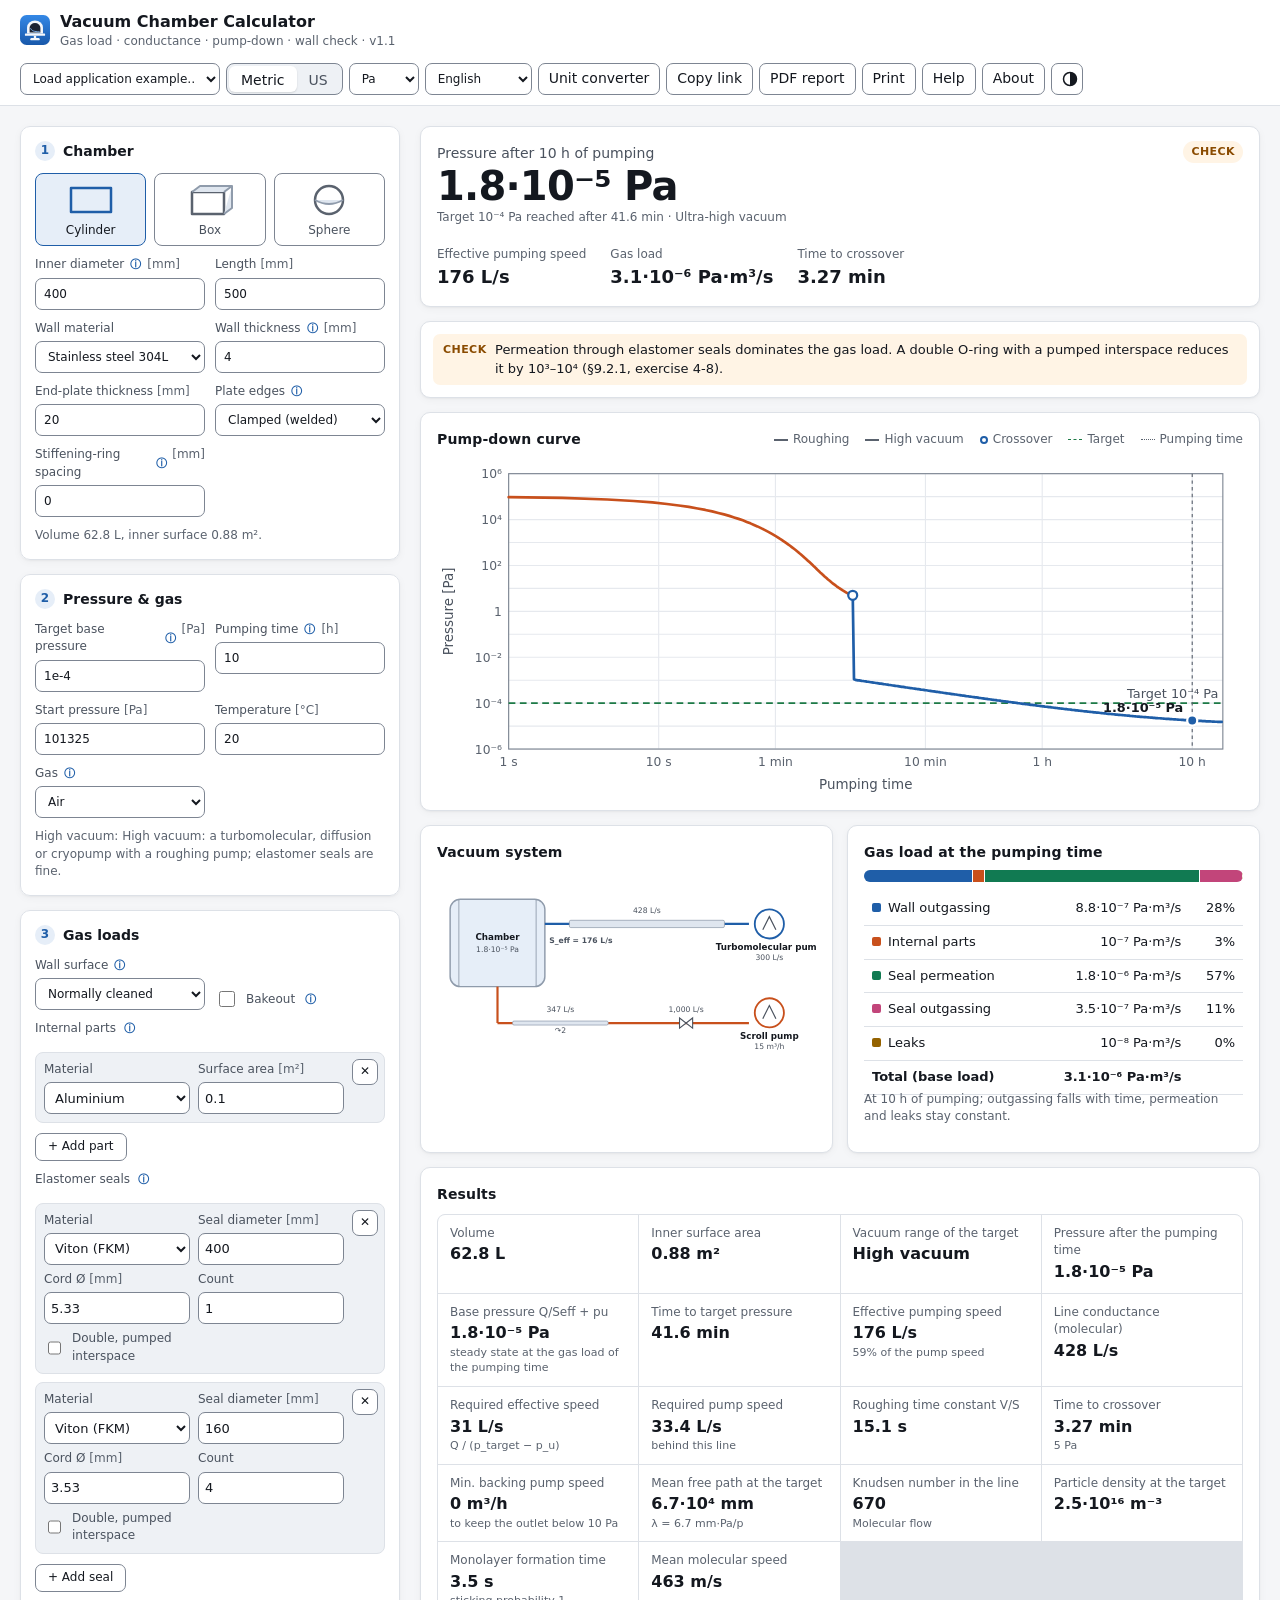
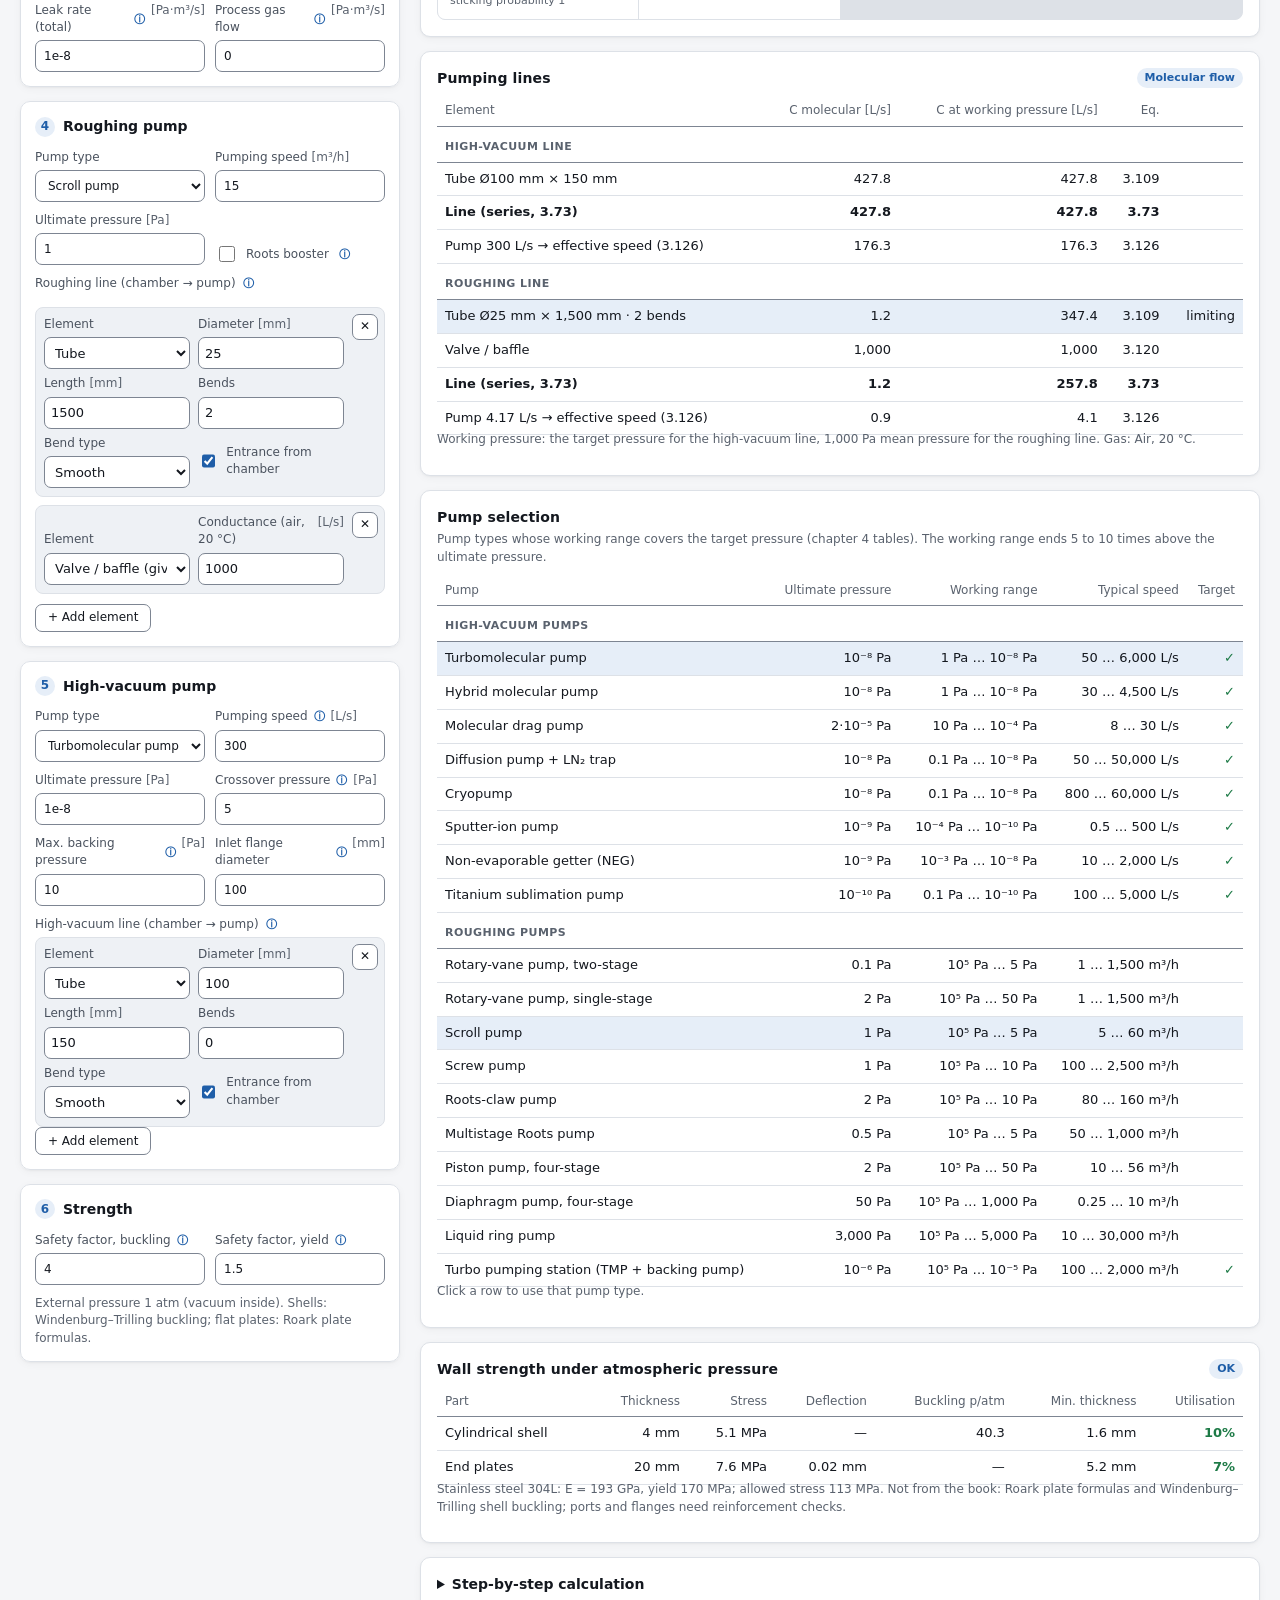
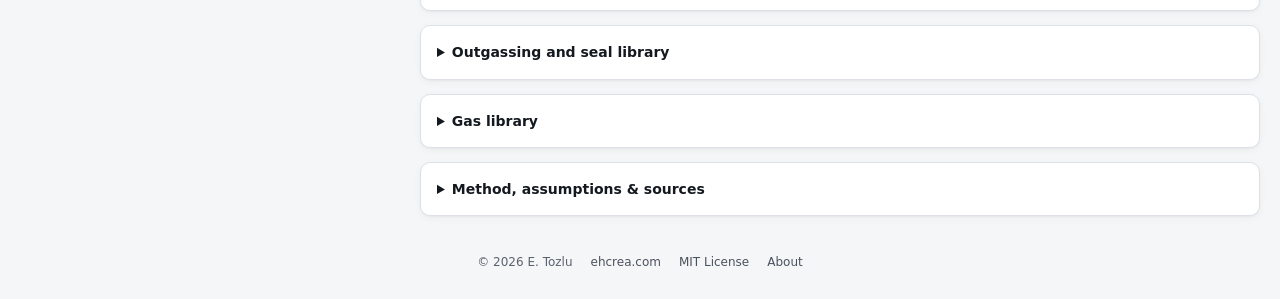
==== commit 3c53f038: "Use the shared calculators colour palette in light and dark mode All ehcrea calculators now share on" ====
--- a/index.html
+++ b/index.html
@@ -42,12 +42,12 @@
   <meta name="mobile-web-app-capable" content="yes">
   <meta name="apple-mobile-web-app-title" content="Vacuum">
   <meta name="apple-mobile-web-app-status-bar-style" content="default">
-  <meta name="theme-color" content="#f4f4f2" media="(prefers-color-scheme: light)">
-  <meta name="theme-color" content="#111110" media="(prefers-color-scheme: dark)">
+  <meta name="theme-color" content="#f5f6f8" media="(prefers-color-scheme: light)">
+  <meta name="theme-color" content="#0f1216" media="(prefers-color-scheme: dark)">
   <link rel="stylesheet" href="css/style.css?v=6">
   <script>
     // Apply the saved theme before first paint to avoid a flash.
-    try { const t = localStorage.getItem('vacuum.theme'); if (t === 'light' || t === 'dark') document.documentElement.setAttribute('data-theme', t); } catch (e) { /* storage unavailable */ }
+    try { const t = (localStorage.getItem('ehcrea.theme') || localStorage.getItem('vacuum.theme')); if (t === 'light' || t === 'dark') document.documentElement.setAttribute('data-theme', t); } catch (e) { /* storage unavailable */ }
   </script>
 </head>
 <body>
--- a/css/style.css
+++ b/css/style.css
@@ -1,24 +1,24 @@
 :root {
   color-scheme: light;
-  --bg: #f4f4f2;
-  --surface: #fcfcfb;
-  --surface-2: #f0efec;
-  --border: #e2e1dc;
-  --border-strong: #c9c8c1;
-  --text: #0b0b0b;
-  --text-2: #52514e;
-  --text-3: #7a7973;
-  --accent: #2a78d6;
+  --bg: #f5f6f8;
+  --surface: #ffffff;
+  --surface-2: #eef1f5;
+  --border: #dde1e7;
+  --border-strong: #7d8592;
+  --text: #14181f;
+  --text-2: #4a525e;
+  --text-3: #5a626e;
+  --accent: #1f5ea8;
   --accent-ink: #ffffff;
-  --accent-soft: #e6f0fb;
-  --metal: #d9dde3;
-  --metal-edge: #9aa3ad;
-  --rubber: #2b2b2a;
-  --grid: #ebeae6;
-  --s1: #2a78d6; --s2: #eb6834; --s3: #1baf7a; --s4: #eda100; --s5: #e87ba4;
-  --cold: #2a78d6; --hot: #e34948;
-  --ok: #008300; --warn: #b26b00; --err: #c62828; --info: #2a78d6;
-  --warn-bg: #fff6e5; --err-bg: #fdecec; --info-bg: #eef4fc;
+  --accent-soft: #e6eef8;
+  --metal: #dfe6ef;
+  --metal-edge: #8f9bab;
+  --rubber: #262b33;
+  --grid: #e6e9ee;
+  --s1: #1f5ea8; --s2: #c8501c; --s3: #117a52; --s4: #946200; --s5: #c2457a;
+  --cold: #1f5ea8; --hot: #c8372f;
+  --ok: #1d7a46; --warn: #8a4b00; --err: #b3261e; --info: #1f5ea8;
+  --warn-bg: #fff4e5; --err-bg: #fdecec; --info-bg: #eaf1fa;
   --radius: 10px;
   --shadow: 0 1px 2px rgba(0,0,0,.04), 0 2px 8px rgba(0,0,0,.04);
   --mono: ui-monospace, SFMono-Regular, Menlo, Consolas, monospace;
@@ -26,27 +26,27 @@
 @media (prefers-color-scheme: dark) {
   :root:not([data-theme="light"]) {
     color-scheme: dark;
-    --bg: #111110; --surface: #1a1a19; --surface-2: #232321; --border: #2e2e2c; --border-strong: #45453f;
-    --text: #f0efec; --text-2: #c3c2b7; --text-3: #8f8e86;
-    --accent: #3987e5; --accent-soft: #1d2b3d;
-    --metal: #3a3f46; --metal-edge: #6b7480; --rubber: #d7d6d0; --grid: #2a2a28;
-    --s1: #3987e5; --s2: #d95926; --s3: #199e70; --s4: #c98500; --s5: #d55181;
-    --cold: #3987e5; --hot: #e66767;
-    --ok: #3fae3f; --warn: #e0a030; --err: #f07070; --info: #6aa8f0;
-    --warn-bg: #2d2412; --err-bg: #331a1a; --info-bg: #17222f;
+    --bg: #0f1216; --surface: #171b21; --surface-2: #1f252d; --border: #2b323c; --border-strong: #6b7482;
+    --text: #e7eaef; --text-2: #b4bcc7; --text-3: #9aa3af;
+    --accent: #6aa5ec; --accent-ink: #0b1018; --accent-soft: #1b2a3d;
+    --metal: #2a3542; --metal-edge: #6b7a8c; --rubber: #d5dae1; --grid: #262c35;
+    --s1: #6aa5ec; --s2: #f08a4b; --s3: #3fbf8a; --s4: #e0a030; --s5: #e87ba4;
+    --cold: #6aa5ec; --hot: #f07070;
+    --ok: #5cc98c; --warn: #f3c27a; --err: #ff8a80; --info: #6aa5ec;
+    --warn-bg: #2e2312; --err-bg: #331a1a; --info-bg: #17222f;
     --shadow: none;
   }
 }
 :root[data-theme="dark"] {
   color-scheme: dark;
-  --bg: #111110; --surface: #1a1a19; --surface-2: #232321; --border: #2e2e2c; --border-strong: #45453f;
-  --text: #f0efec; --text-2: #c3c2b7; --text-3: #8f8e86;
-  --accent: #3987e5; --accent-soft: #1d2b3d;
-  --metal: #3a3f46; --metal-edge: #6b7480; --rubber: #d7d6d0; --grid: #2a2a28;
-  --s1: #3987e5; --s2: #d95926; --s3: #199e70; --s4: #c98500; --s5: #d55181;
-  --cold: #3987e5; --hot: #e66767;
-  --ok: #3fae3f; --warn: #e0a030; --err: #f07070; --info: #6aa8f0;
-  --warn-bg: #2d2412; --err-bg: #331a1a; --info-bg: #17222f;
+  --bg: #0f1216; --surface: #171b21; --surface-2: #1f252d; --border: #2b323c; --border-strong: #6b7482;
+  --text: #e7eaef; --text-2: #b4bcc7; --text-3: #9aa3af;
+  --accent: #6aa5ec; --accent-ink: #0b1018; --accent-soft: #1b2a3d;
+  --metal: #2a3542; --metal-edge: #6b7a8c; --rubber: #d5dae1; --grid: #262c35;
+  --s1: #6aa5ec; --s2: #f08a4b; --s3: #3fbf8a; --s4: #e0a030; --s5: #e87ba4;
+  --cold: #6aa5ec; --hot: #f07070;
+  --ok: #5cc98c; --warn: #f3c27a; --err: #ff8a80; --info: #6aa5ec;
+  --warn-bg: #2e2312; --err-bg: #331a1a; --info-bg: #17222f;
   --shadow: none;
 }
 
@@ -254,8 +254,8 @@
 .about a.social-link:hover { border-color: currentColor; text-decoration: underline; }
 .about-support { margin: 14px 0 0; padding: 12px 14px; border: 1px solid var(--border); border-radius: var(--radius); background: var(--accent-soft); }
 .about-support p { margin: 0 0 10px; }
-.about a.btn-support { display: inline-flex; align-items: center; gap: 6px; padding: 7px 14px; border-radius: 999px; background: #ff424d; color: #fff; font-weight: 600; font-size: 13px; text-decoration: none; }
-.about a.btn-support:hover { background: #e63a44; }
+.about a.btn-support { display: inline-flex; align-items: center; gap: 6px; padding: 7px 14px; border-radius: 999px; background: #d6303a; color: #fff; font-weight: 600; font-size: 13px; text-decoration: none; }
+.about a.btn-support:hover { background: #c42b35; }
 .about .about-meta { margin: 14px 0 0; padding-top: 10px; border-top: 1px solid var(--border); color: var(--text-3); font-size: 12px; }
 
 /* ---------- O-ring designer additions ---------- */
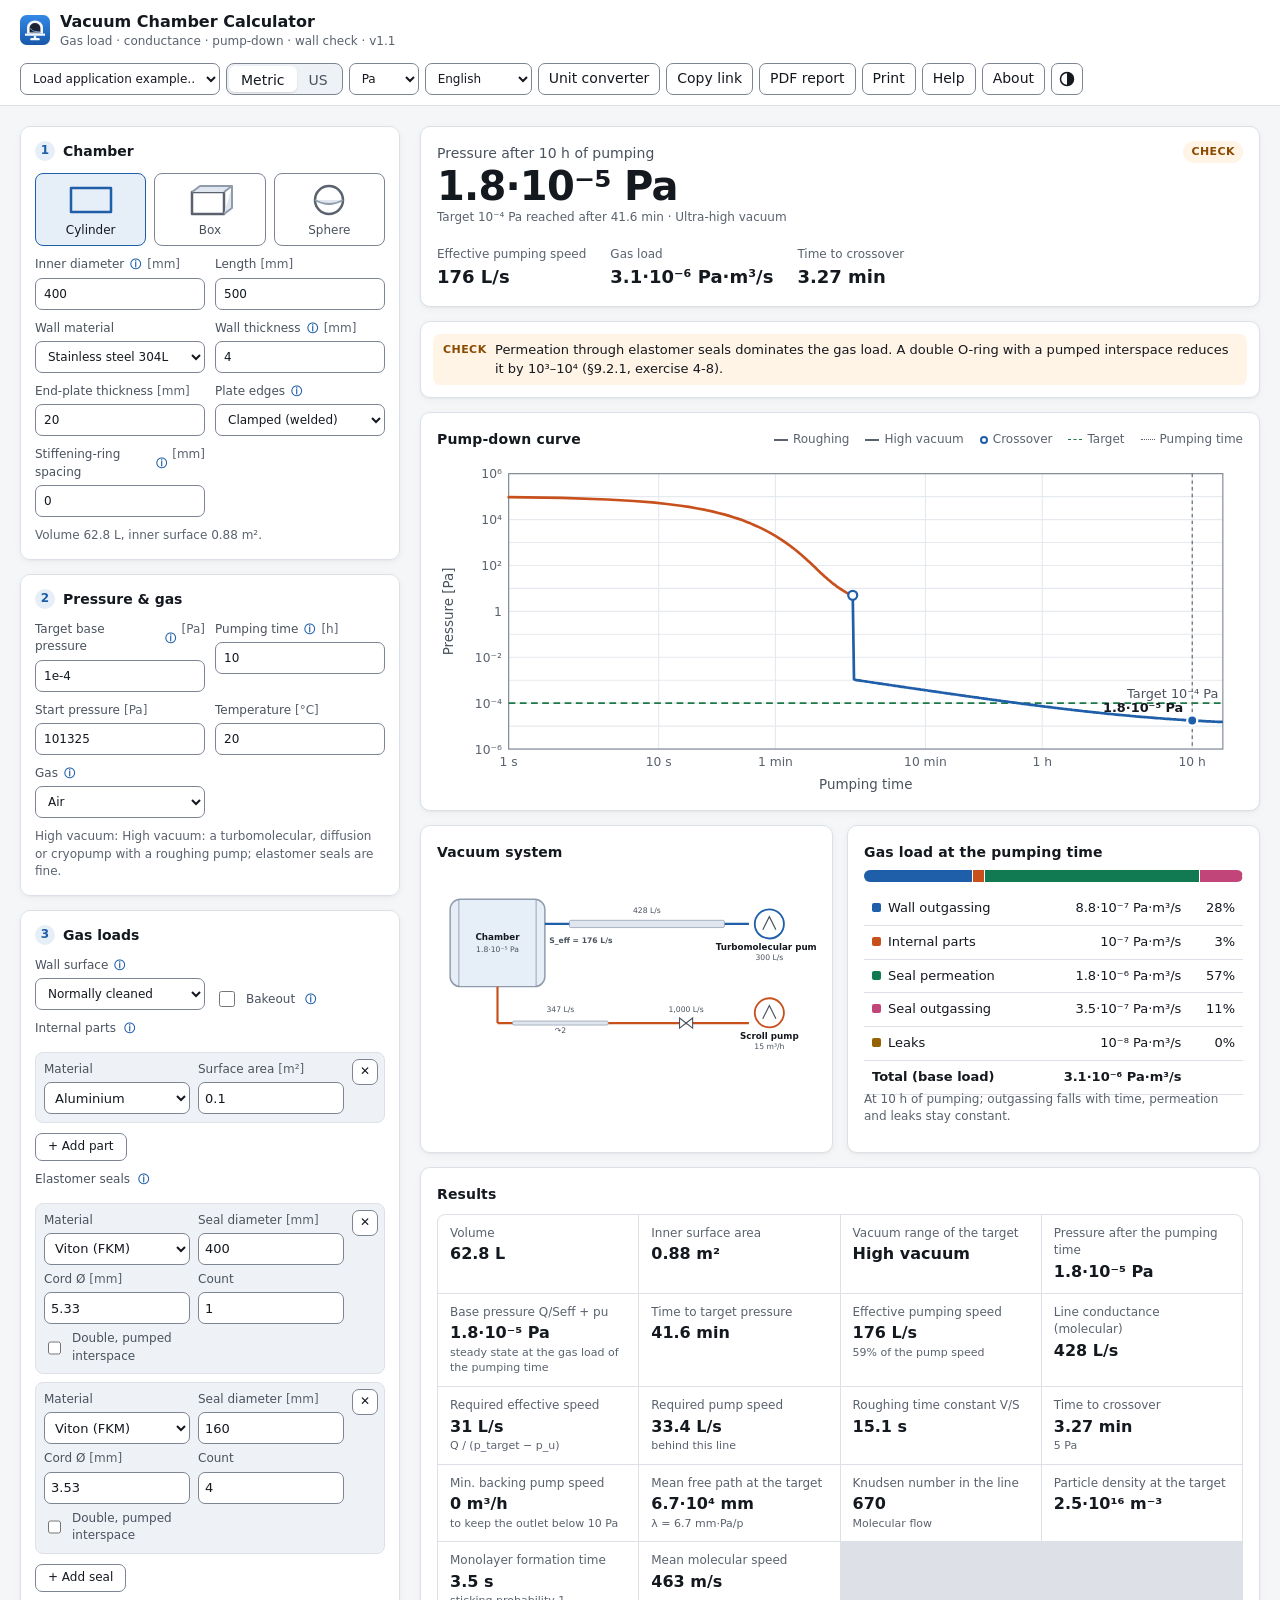
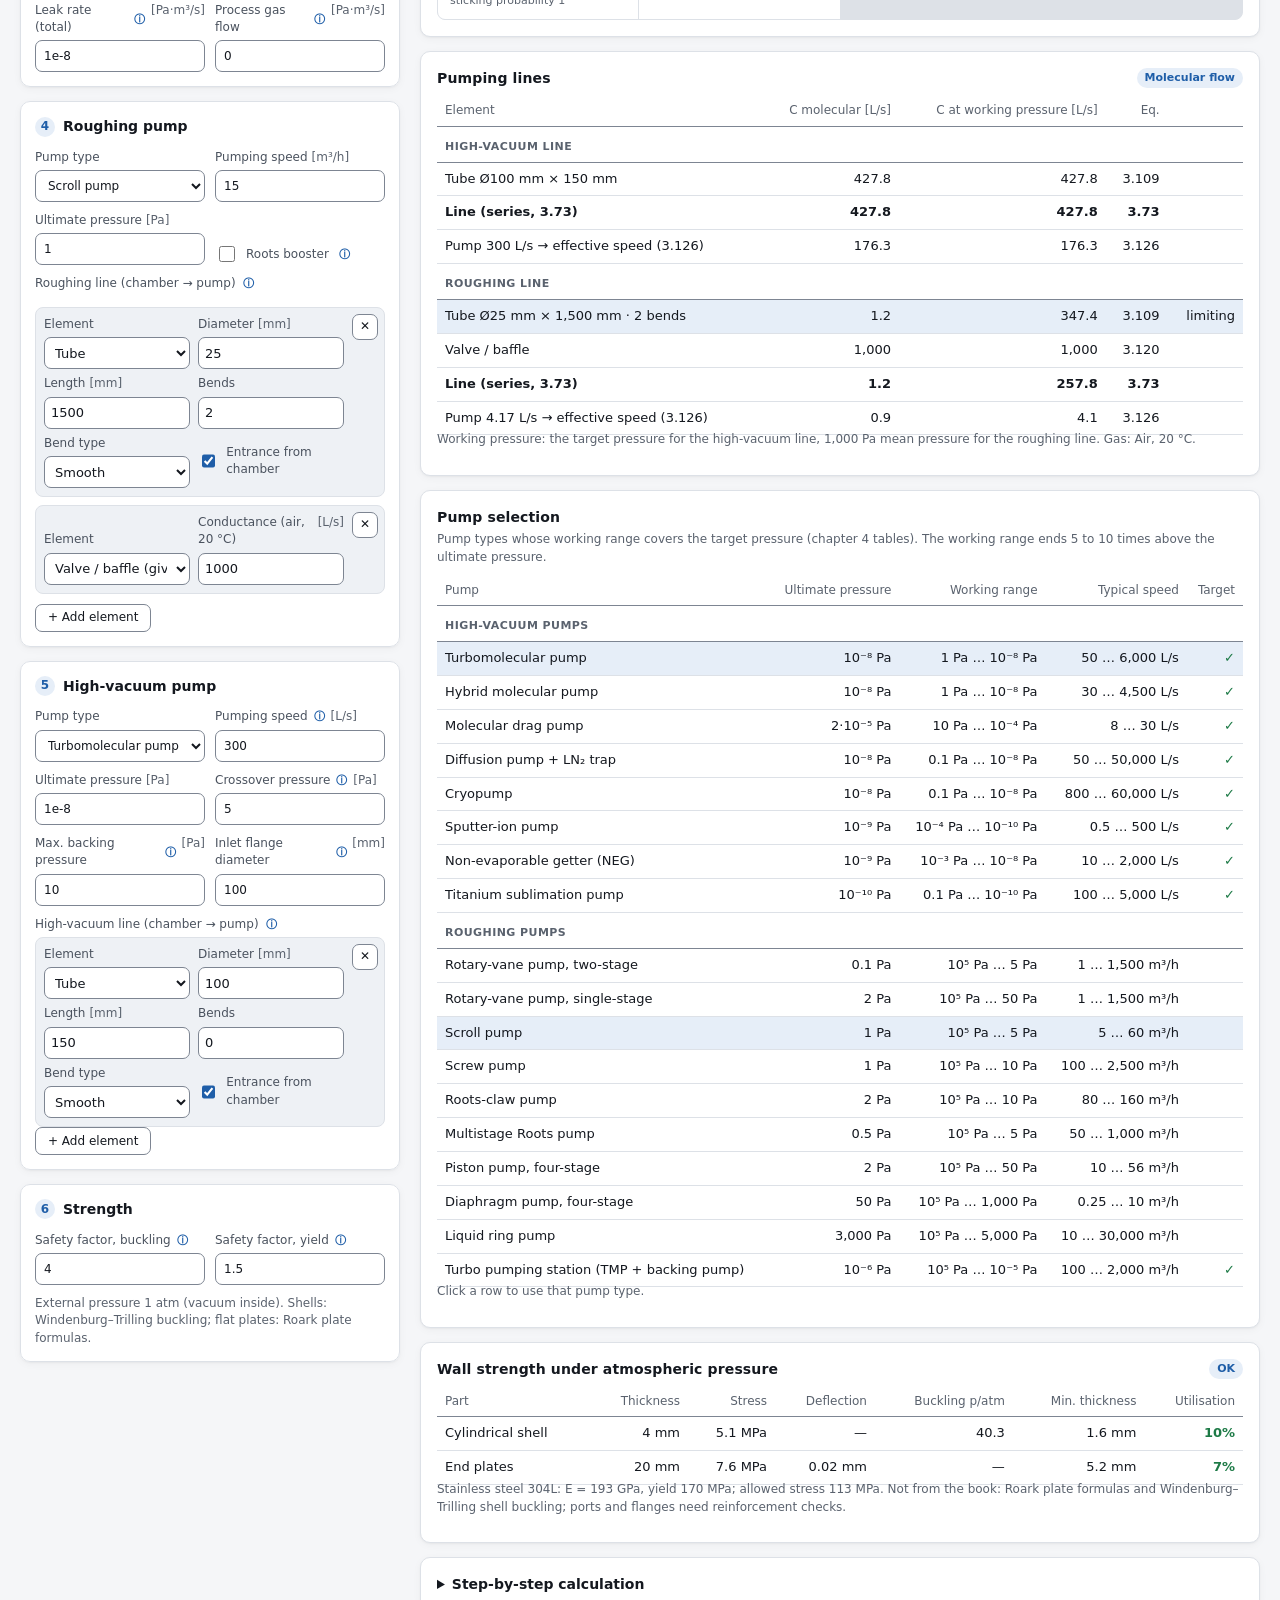
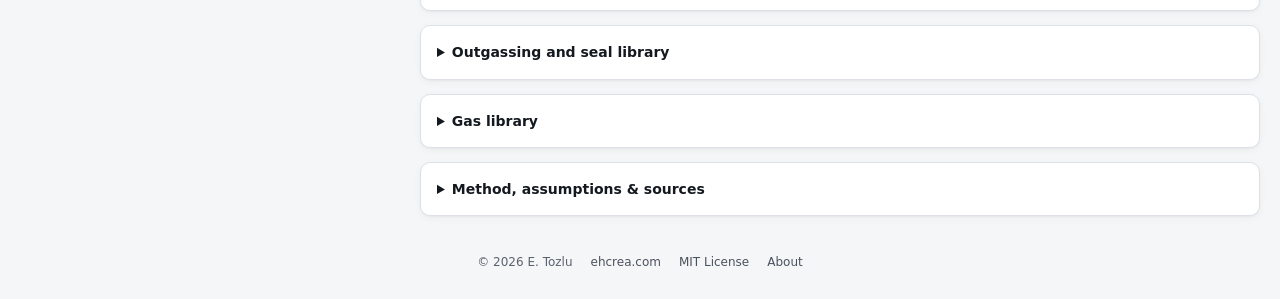
==== commit d959ff08: "New app icons: black ehcrea bar, shared blue family look App graphic on top, black bar with white "e" ====
--- a/index.html
+++ b/index.html
@@ -36,7 +36,7 @@
   <link rel="icon" href="icons/favicon.svg" type="image/svg+xml">
   <link rel="icon" href="icons/favicon-32.png" sizes="32x32" type="image/png">
   <link rel="icon" href="icons/favicon-16.png" sizes="16x16" type="image/png">
-  <link rel="apple-touch-icon" href="icons/apple-touch-icon.png" sizes="180x180">
+  <link rel="apple-touch-icon" href="icons/app-icon-180.png" sizes="180x180">
   <link rel="manifest" href="manifest.webmanifest">
   <meta name="apple-mobile-web-app-capable" content="yes">
   <meta name="mobile-web-app-capable" content="yes">
--- a/css/style.css
+++ b/css/style.css
@@ -422,3 +422,22 @@
 @media print {
   .topbar .toolbar, .inputs .btn, .row-del { display: none !important; }
 }
+
+/* Phones: every panel stays inside the screen width, in every language
+   (same rules in all ehcrea calculators). Grid and flex children may shrink below their
+   content width, long labels wrap, wide tables scroll inside their own box. */
+.layout > *, .results > *, fieldset, .card, .grid2 > *, .grid3 > *, .grid-cards > *, .layout-picker > *, .stack-legend > * { min-width: 0; }
+.layout-picker button { overflow-wrap: anywhere; }
+input, select, textarea { max-width: 100%; }
+.legend-key { display: inline-flex; flex-wrap: wrap; align-items: center; row-gap: 4px; max-width: 100%; }
+.table-wrap { max-width: 100%; }
+@media (max-width: 640px) {
+  table.data td:first-child { white-space: normal; }
+  /* Field label and unit wrap onto two lines instead of widening the form. */
+  .layout label:not(.check) { display: flex; flex-wrap: wrap; align-items: baseline; }
+  .layout label:not(.check) > input, .layout label:not(.check) > select { flex: 1 0 100%; min-width: 0; }
+}
+
+/* Theme switch: square icon button with the icon exactly centred (same in every ehcrea
+   calculator). ".toolbar .btn" padding must not apply to it, or the 16 px icon is pushed right. */
+.toolbar .btn-icon, #theme { width: 32px; height: 32px; padding: 0; display: inline-grid; place-items: center; }
